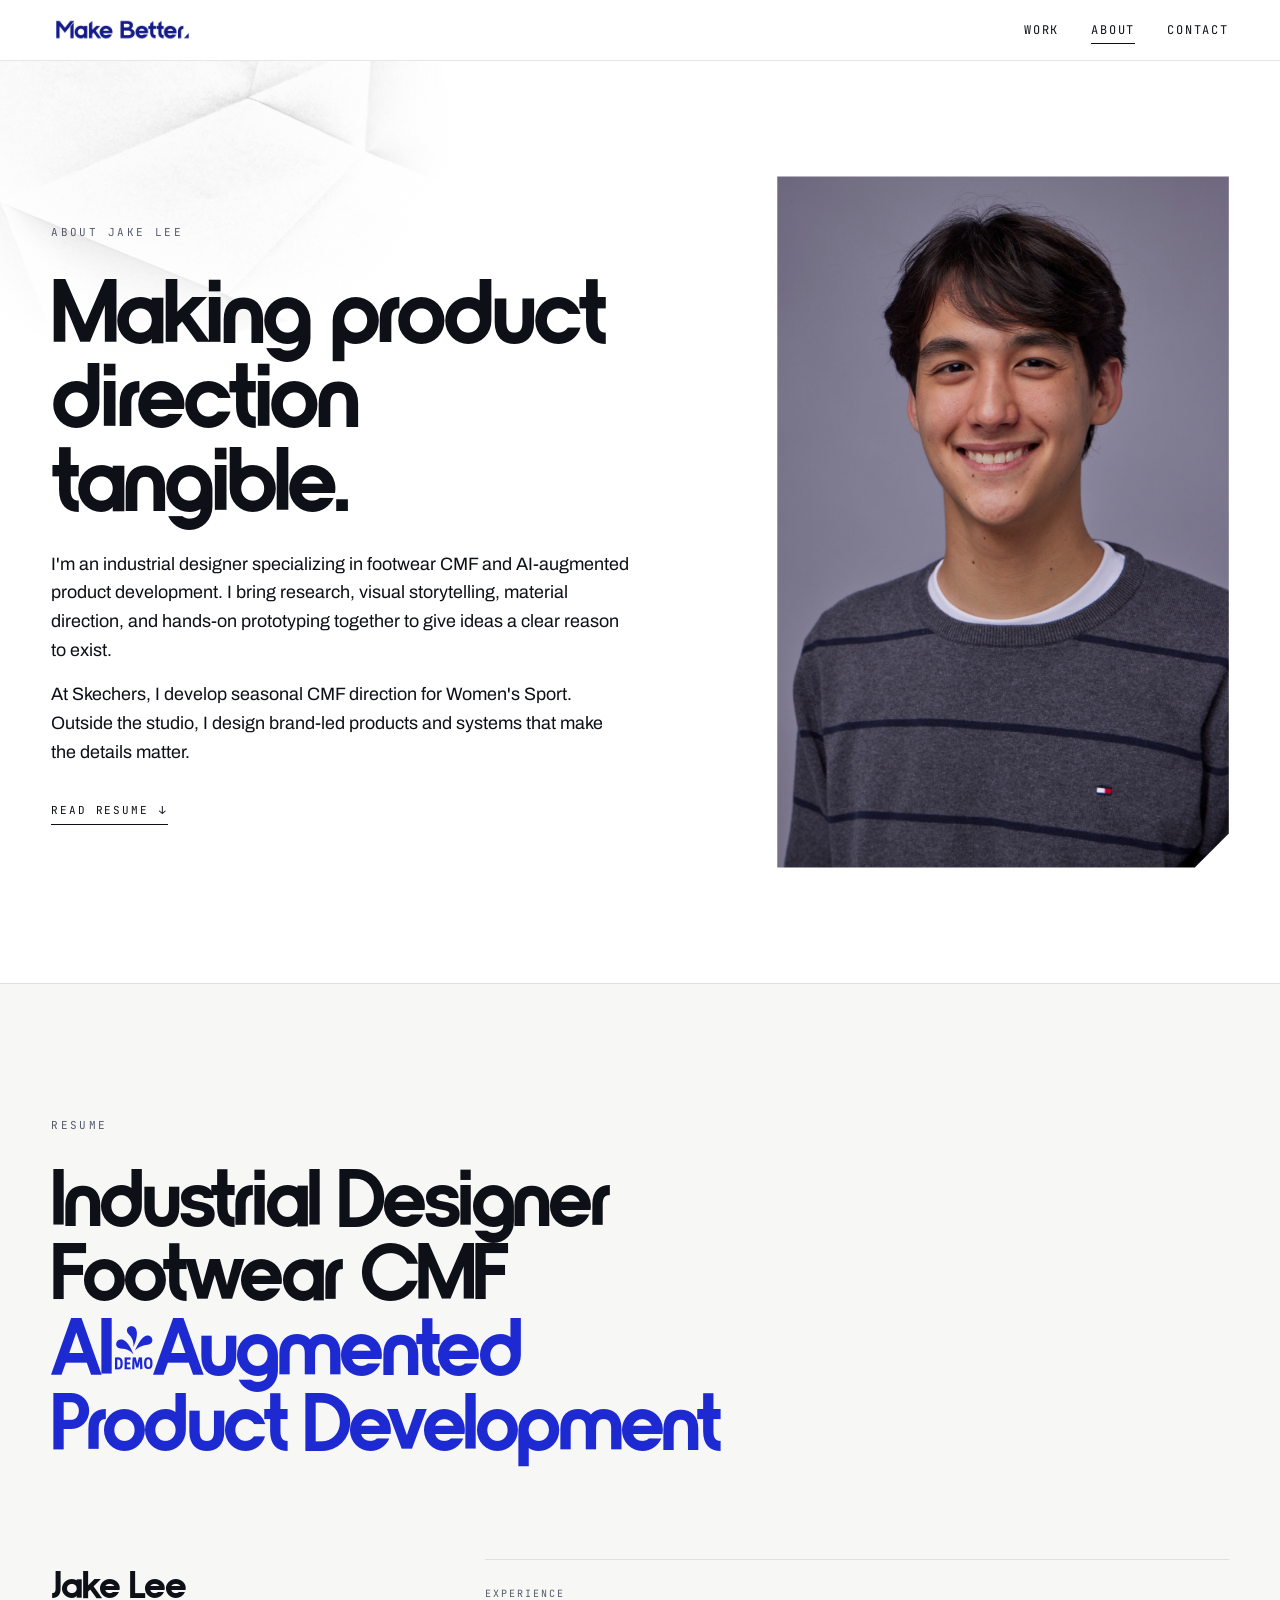
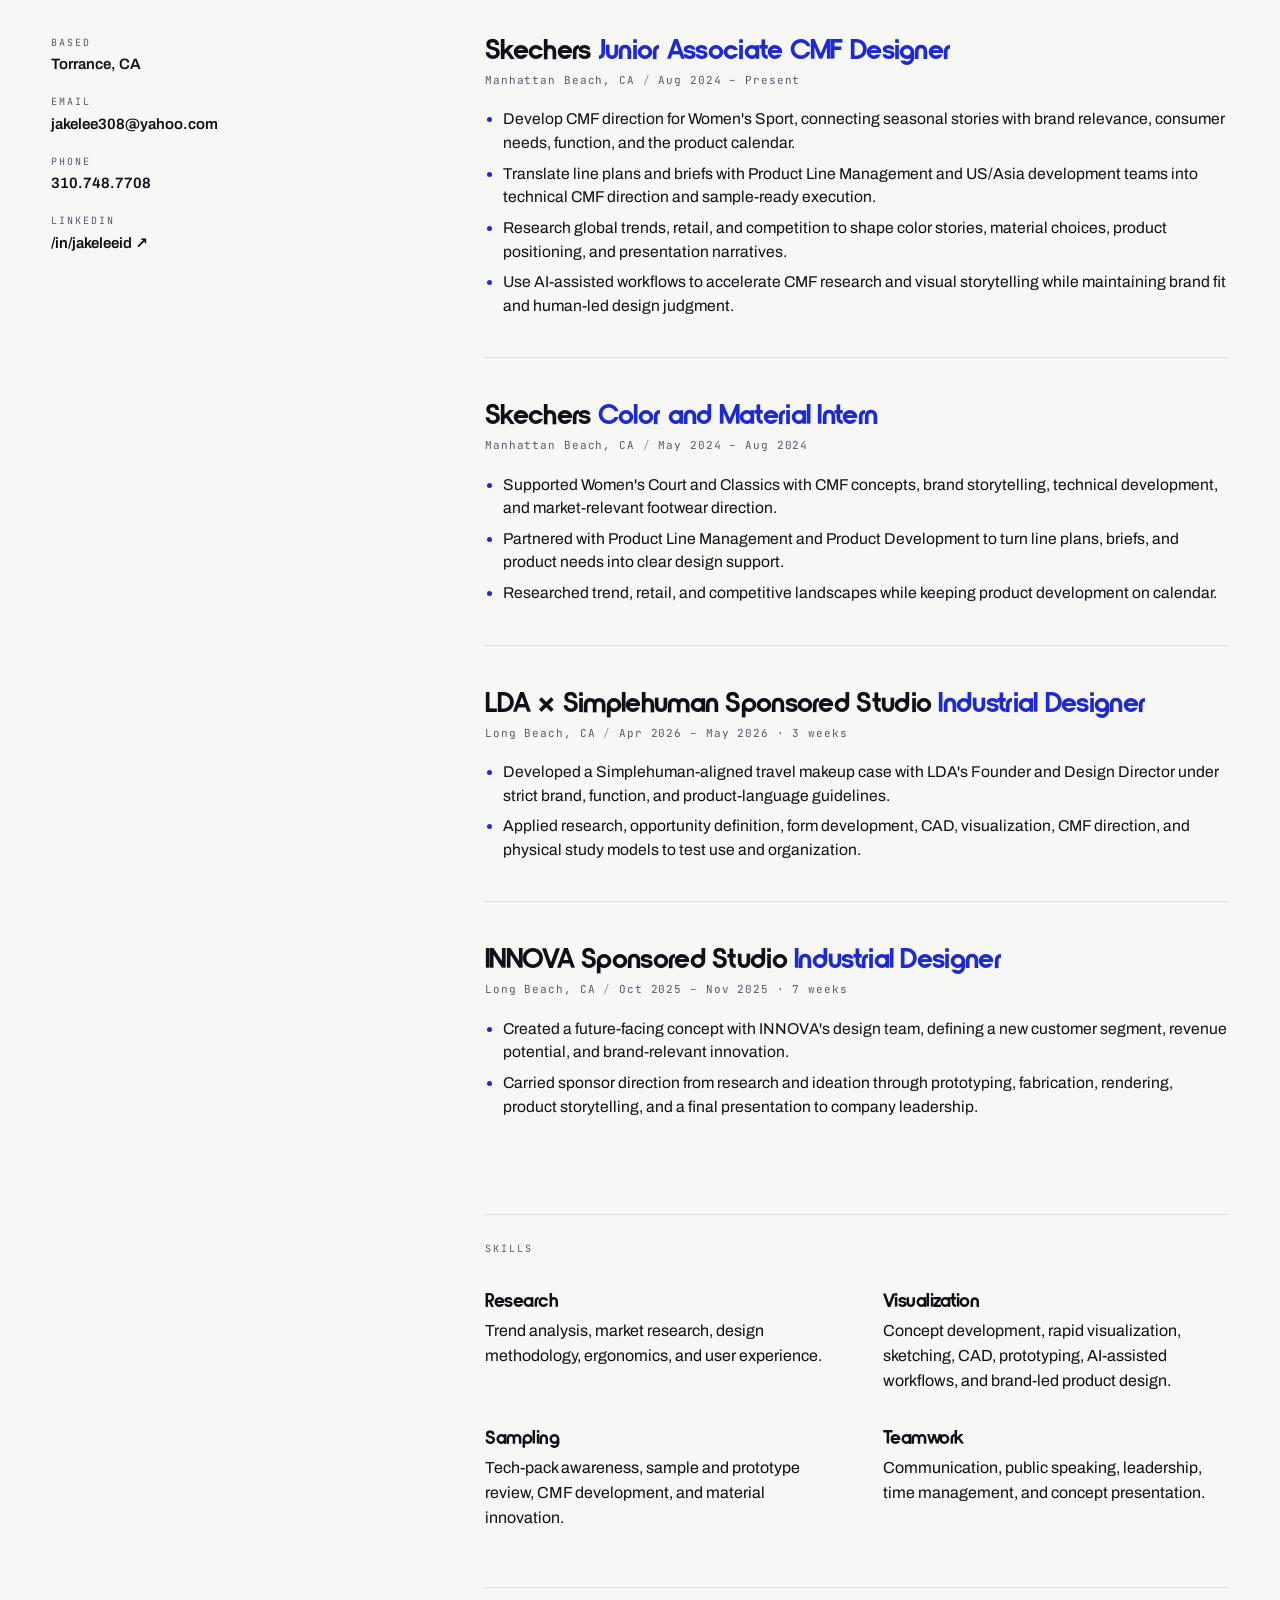
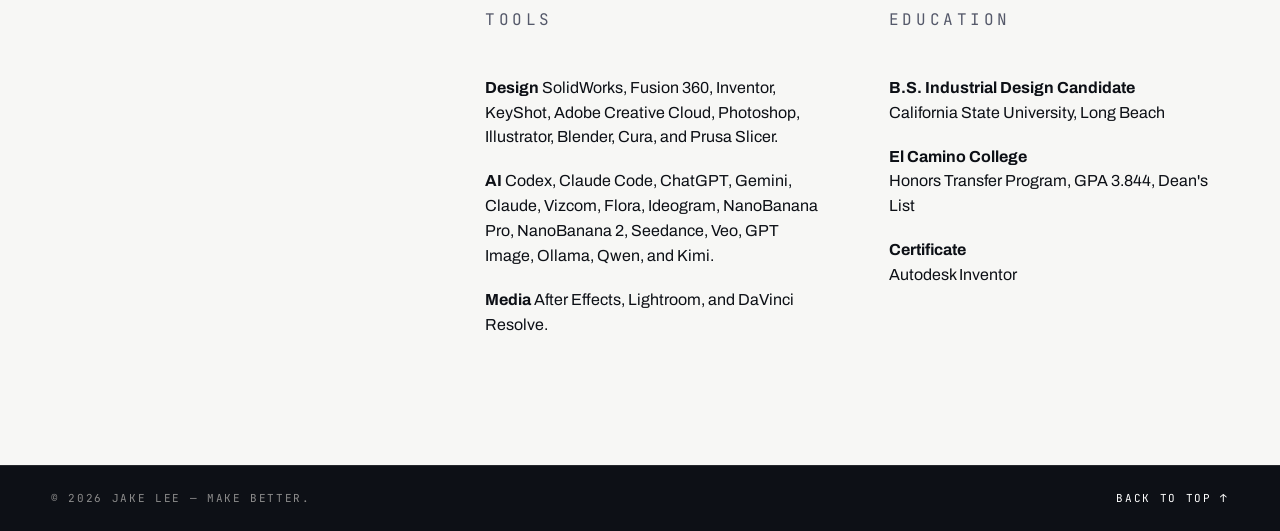
==== about.html @ 4d0d02e0 "Add resume page and Skechers image book" ====
<!doctype html>
<html lang="en">
<head>
<meta charset="utf-8" />
<meta name="viewport" content="width=device-width,initial-scale=1" />
<title>About — Jake Lee</title>
<meta name="description" content="Resume and background for Jake Lee, Industrial Designer and Footwear CMF Designer." />
<link rel="preconnect" href="https://fonts.googleapis.com" />
<link rel="preconnect" href="https://fonts.gstatic.com" crossorigin />
<link href="https://fonts.googleapis.com/css2?family=Archivo:wght@300;400;500;600;700;800;900&family=JetBrains+Mono:wght@400;500&display=swap" rel="stylesheet" />
<link rel="stylesheet" href="assets/styles.css" />
</head>
<body class="about-page">

<header class="site-nav">
  <a class="site-nav__mark" href="index.html" aria-label="Home">
    <img src="assets/images/logo/MAKE%20BETTER%20lopngways-29.png" alt="Make Better." />
  </a>
  <nav class="site-nav__links">
    <a href="work.html">Work</a>
    <a href="about.html" class="is-current">About</a>
    <a href="work.html#contact">Contact</a>
  </nav>
</header>

<main id="top">
  <section class="about-page__hero">
    <div class="about-page__intro">
      <p class="eyebrow">About Jake Lee</p>
      <h1>Making product direction tangible.</h1>
      <p>I'm an industrial designer specializing in footwear CMF and AI-augmented product development. I bring research, visual storytelling, material direction, and hands-on prototyping together to give ideas a clear reason to exist.</p>
      <p>At Skechers, I develop seasonal CMF direction for Women's Sport. Outside the studio, I design brand-led products and systems that make the details matter.</p>
      <a class="about-page__jump" href="#resume">Read resume <span aria-hidden="true">↓</span></a>
    </div>
    <figure class="about-page__portrait">
      <img src="assets/images/jake-lee-portrait.jpg" alt="Portrait of Jake Lee" />
    </figure>
  </section>

  <section id="resume" class="resume">
    <div class="resume__heading">
      <p class="eyebrow">Resume</p>
      <h2>Industrial Designer<br/>Footwear CMF<br/><span>AI-Augmented Product Development</span></h2>
    </div>

    <div class="resume__layout">
      <aside class="resume__aside">
        <p class="resume__name">Jake Lee</p>
        <dl class="resume__contact">
          <div><dt>Based</dt><dd>Torrance, CA</dd></div>
          <div><dt>Email</dt><dd><a href="mailto:jakelee308@yahoo.com">jakelee308@yahoo.com</a></dd></div>
          <div><dt>Phone</dt><dd><a href="tel:+13107487708">310.748.7708</a></dd></div>
          <div><dt>LinkedIn</dt><dd><a href="https://www.linkedin.com/in/jakeleeid" target="_blank" rel="noopener">/in/jakeleeid ↗</a></dd></div>
        </dl>
      </aside>

      <div class="resume__content">
        <section class="resume-section">
          <p class="eyebrow">Experience</p>

          <article class="resume-role">
            <div class="resume-role__heading">
              <h3>Skechers <span>Junior Associate CMF Designer</span></h3>
              <p>Manhattan Beach, CA <span>Aug 2024 – Present</span></p>
            </div>
            <ul>
              <li>Develop CMF direction for Women's Sport, connecting seasonal stories with brand relevance, consumer needs, function, and the product calendar.</li>
              <li>Translate line plans and briefs with Product Line Management and US/Asia development teams into technical CMF direction and sample-ready execution.</li>
              <li>Research global trends, retail, and competition to shape color stories, material choices, product positioning, and presentation narratives.</li>
              <li>Use AI-assisted workflows to accelerate CMF research and visual storytelling while maintaining brand fit and human-led design judgment.</li>
            </ul>
          </article>

          <article class="resume-role">
            <div class="resume-role__heading">
              <h3>Skechers <span>Color and Material Intern</span></h3>
              <p>Manhattan Beach, CA <span>May 2024 – Aug 2024</span></p>
            </div>
            <ul>
              <li>Supported Women's Court and Classics with CMF concepts, brand storytelling, technical development, and market-relevant footwear direction.</li>
              <li>Partnered with Product Line Management and Product Development to turn line plans, briefs, and product needs into clear design support.</li>
              <li>Researched trend, retail, and competitive landscapes while keeping product development on calendar.</li>
            </ul>
          </article>

          <article class="resume-role">
            <div class="resume-role__heading">
              <h3>LDA × Simplehuman Sponsored Studio <span>Industrial Designer</span></h3>
              <p>Long Beach, CA <span>Apr 2026 – May 2026 · 3 weeks</span></p>
            </div>
            <ul>
              <li>Developed a Simplehuman-aligned travel makeup case with LDA's Founder and Design Director under strict brand, function, and product-language guidelines.</li>
              <li>Applied research, opportunity definition, form development, CAD, visualization, CMF direction, and physical study models to test use and organization.</li>
            </ul>
          </article>

          <article class="resume-role">
            <div class="resume-role__heading">
              <h3>INNOVA Sponsored Studio <span>Industrial Designer</span></h3>
              <p>Long Beach, CA <span>Oct 2025 – Nov 2025 · 7 weeks</span></p>
            </div>
            <ul>
              <li>Created a future-facing concept with INNOVA's design team, defining a new customer segment, revenue potential, and brand-relevant innovation.</li>
              <li>Carried sponsor direction from research and ideation through prototyping, fabrication, rendering, product storytelling, and a final presentation to company leadership.</li>
            </ul>
          </article>
        </section>

        <section class="resume-section">
          <p class="eyebrow">Skills</p>
          <div class="resume-skills">
            <article><h3>Research</h3><p>Trend analysis, market research, design methodology, ergonomics, and user experience.</p></article>
            <article><h3>Visualization</h3><p>Concept development, rapid visualization, sketching, CAD, prototyping, AI-assisted workflows, and brand-led product design.</p></article>
            <article><h3>Sampling</h3><p>Tech-pack awareness, sample and prototype review, CMF development, and material innovation.</p></article>
            <article><h3>Teamwork</h3><p>Communication, public speaking, leadership, time management, and concept presentation.</p></article>
          </div>
        </section>

        <section class="resume-section resume-section--split">
          <div>
            <p class="eyebrow">Tools</p>
            <p><strong>Design</strong> SolidWorks, Fusion 360, Inventor, KeyShot, Adobe Creative Cloud, Photoshop, Illustrator, Blender, Cura, and Prusa Slicer.</p>
            <p><strong>AI</strong> Codex, Claude Code, ChatGPT, Gemini, Claude, Vizcom, Flora, Ideogram, NanoBanana Pro, NanoBanana 2, Seedance, Veo, GPT Image, Ollama, Qwen, and Kimi.</p>
            <p><strong>Media</strong> After Effects, Lightroom, and DaVinci Resolve.</p>
          </div>
          <div>
            <p class="eyebrow">Education</p>
            <p><strong>B.S. Industrial Design Candidate</strong><br/>California State University, Long Beach</p>
            <p><strong>El Camino College</strong><br/>Honors Transfer Program, GPA 3.844, Dean's List</p>
            <p><strong>Certificate</strong><br/>Autodesk Inventor</p>
          </div>
        </section>
      </div>
    </div>
  </section>
</main>

<footer class="site-foot">
  <span>© 2026 Jake Lee — Make Better.</span>
  <a href="#top">Back to top ↑</a>
</footer>

<script src="assets/script.js"></script>
</body>
</html>
---- assets/styles.css ----
/* =========================================================
   MAKE BETTER. — Jake Lee portfolio
   Landing → grid → project books.
   ========================================================= */

/* Brand typeface: Nordique Pro (trial — character set limited).
   Fallback: Archivo (Google Fonts) covers the full character set. */
@font-face {
  font-family: "Nordique Pro";
  src: url("NordiqueProBoldMOD.otf") format("opentype");
  font-weight: 700 900;
  font-style: normal;
  font-display: swap;
}
@font-face {
  font-family: "Nordique Pro";
  src: url("NordiqueProRegularMODD.otf") format("opentype");
  font-weight: 300 500;
  font-style: normal;
  font-display: swap;
}

:root {
  --ink: #0d1016;
  --ink-soft: #55596a;
  --ink-mute: #8a8f9d;
  --paper: #ffffff;
  --paper-2: #f7f7f5;
  --paper-3: #ededea;
  --white: #ffffff;
  --blue: #1e2ad1;          /* Klein / royal blue from logo */
  --blue-deep: #111f9b;
  --blue-soft: #e8eaff;
  --rule: rgba(13, 16, 22, 0.1);

  --cut: 34px;              /* cut-corner size (brand-book detail) */

  --f-display: "Nordique Pro", "Archivo", "Inter", system-ui, -apple-system, sans-serif;
  --f-body: "Archivo", "Inter", system-ui, -apple-system, sans-serif;
  --f-mono: "JetBrains Mono", ui-monospace, Menlo, monospace;

  --pad-x: clamp(1.25rem, 4vw, 4rem);
  --pad-y: clamp(4rem, 10vw, 9rem);
}

* { box-sizing: border-box; margin: 0; padding: 0; }
html { scroll-behavior: smooth; }

body {
  background: var(--paper);
  color: var(--ink);
  font-family: var(--f-body);
  font-weight: 400;
  font-size: 16px;
  line-height: 1.55;
  -webkit-font-smoothing: antialiased;
  text-rendering: optimizeLegibility;
  overflow-x: hidden;
}

a { color: inherit; text-decoration: none; }
img { display: block; max-width: 100%; height: auto; }
em { font-style: italic; }

/* Utilities ----------------------------------------------- */
.eyebrow {
  font-family: var(--f-mono);
  font-size: 11px;
  letter-spacing: 0.22em;
  text-transform: uppercase;
  color: var(--ink-soft);
  display: inline-block;
}

/* =========================================================
   1) LANDING PAGE
   ========================================================= */
body.landing {
  overflow: hidden;
  height: 100dvh;
}
.landing__stage {
  position: relative;
  width: 100%;
  min-height: 100dvh;
  display: grid;
  place-items: center;
  padding: var(--pad-x);
  background: var(--white);
}

.landing__paper {
  position: absolute;
  width: 32%;
  height: 46%;
  background-size: cover;
  background-repeat: no-repeat;
  mix-blend-mode: multiply;
  opacity: .7;
  filter: contrast(1.04);
  pointer-events: none;
  /* fade edges into the white background */
  -webkit-mask-image: radial-gradient(ellipse at center, #000 22%, transparent 78%);
          mask-image: radial-gradient(ellipse at center, #000 22%, transparent 78%);
}
.landing__paper--tl {
  top: -8%;
  left: -6%;
  background-image: url("images/Paper folds/IMG_2148.jpg");
  background-position: top left;
  transform: rotate(-6deg);
}
.landing__paper--br {
  bottom: -8%;
  right: -6%;
  background-image: url("images/Paper folds/IMG_2151.jpg");
  background-position: bottom right;
  transform: rotate(8deg);
}

.landing__enter {
  position: relative;
  z-index: 2;
  display: flex;
  flex-direction: column;
  align-items: center;
  gap: 2.5rem;
  padding: 2rem;
  transition: transform .6s cubic-bezier(.2,.8,.2,1);
}
.landing__enter:hover {
  transform: translateY(-6px);
}

.landing__logo {
  width: clamp(260px, 46vw, 620px);
  height: auto;
  filter: drop-shadow(0 8px 24px rgba(30, 42, 209, 0.08));
  animation: logo-fade-in 1.3s cubic-bezier(.2,.8,.2,1) both;
}
@keyframes logo-fade-in {
  0% { opacity: 0; transform: translateY(16px) scale(.98); }
  100% { opacity: 1; transform: none; }
}

.landing__cue {
  display: inline-flex;
  align-items: center;
  gap: .8rem;
  opacity: 0;
  animation: cue-fade-in 1s 1s cubic-bezier(.2,.8,.2,1) forwards;
}
.landing__cue-line {
  width: 32px;
  height: 1px;
  background: var(--ink);
  transition: width .4s ease;
}
.landing__enter:hover .landing__cue-line { width: 48px; }
.landing__cue-text {
  font-family: var(--f-mono);
  font-size: 11px;
  letter-spacing: 0.28em;
  text-transform: uppercase;
  color: var(--ink);
}
@keyframes cue-fade-in { to { opacity: 1; } }

.landing__foot {
  position: absolute;
  left: var(--pad-x);
  right: var(--pad-x);
  bottom: clamp(1.25rem, 3vw, 2.25rem);
  display: flex;
  justify-content: space-between;
  gap: 1rem;
  font-family: var(--f-mono);
  font-size: 11px;
  letter-spacing: 0.14em;
  text-transform: uppercase;
  color: var(--ink-soft);
  z-index: 2;
}
@media (max-width: 640px) {
  .landing__foot { flex-wrap: wrap; gap: .5rem 1.5rem; font-size: 10px; }
}

/* Page transition ----------------------------------------- */
body.is-leaving { animation: page-leave .55s cubic-bezier(.2,.8,.2,1) forwards; }
@keyframes page-leave {
  to { opacity: 0; transform: scale(.985); }
}


/* =========================================================
   2) SITE NAV (used on work + project pages)
   ========================================================= */
.site-nav {
  position: sticky;
  top: 0;
  z-index: 50;
  display: flex;
  align-items: center;
  justify-content: space-between;
  gap: clamp(1rem, 3vw, 2.5rem);
  padding: 1rem var(--pad-x);
  background: rgba(255, 255, 255, 0.85);
  backdrop-filter: blur(14px);
  -webkit-backdrop-filter: blur(14px);
  border-bottom: 1px solid var(--rule);
}
.site-nav__mark { display: block; line-height: 0; }
.site-nav__mark img { height: 22px; width: auto; display: block; }
@media (max-width: 540px) {
  .site-nav__mark img { height: 18px; }
}
.site-nav__links {
  display: flex;
  gap: clamp(1rem, 2.5vw, 2rem);
  justify-content: flex-end;
  margin-left: auto;
}
.site-nav__links a {
  position: relative;
  font-family: var(--f-mono);
  font-size: 12px;
  letter-spacing: 0.15em;
  text-transform: uppercase;
  color: var(--ink);
  padding: .3rem 0;
  transition: color .25s ease;
}
.site-nav__links a::after {
  content: "";
  position: absolute;
  left: 0; right: 0; bottom: 0;
  height: 1px;
  background: var(--ink);
  transform: scaleX(0);
  transform-origin: left;
  transition: transform .4s cubic-bezier(.2,.8,.2,1);
}
.site-nav__links a:hover::after,
.site-nav__links a.is-current::after { transform: scaleX(1); }

@media (max-width: 480px) {
  .site-nav { padding-top: .85rem; padding-bottom: .85rem; }
  .site-nav__links { gap: 1rem; }
  .site-nav__links a { font-size: 11px; }
}

/* =========================================================
   3) WORK / GRID PAGE (Heinrich Zaunschirm-style)
   ========================================================= */
/* Paper-fold background decoration layer (brand-book style) */
.work-bg {
  position: absolute;
  inset: 0;
  z-index: 0;
  pointer-events: none;
  overflow: hidden;
}
.work-bg__fold {
  position: absolute;
  background-size: cover;
  background-repeat: no-repeat;
  mix-blend-mode: multiply;
  opacity: .55;
  filter: contrast(1.04);
  -webkit-mask-image: radial-gradient(ellipse at center, #000 22%, transparent 76%);
          mask-image: radial-gradient(ellipse at center, #000 22%, transparent 76%);
}
.work-bg__fold--tl {
  top: -4%; left: -6%;
  width: 24vw; height: 26vw;
  background-image: url("images/Paper folds/IMG_2148.jpg");
  transform: rotate(-6deg);
}
.work-bg__fold--tr {
  top: 14vw; right: -6%;
  width: 22vw; height: 24vw;
  background-image: url("images/Paper folds/IMG_2150.jpg");
  transform: rotate(8deg);
  opacity: .5;
}
.work-bg__fold--ml {
  top: 60%; left: -8%;
  width: 24vw; height: 26vw;
  background-image: url("images/Paper folds/IMG_2261.jpg");
  transform: rotate(-4deg);
  opacity: .5;
}
.work-bg__fold--br {
  bottom: -4%; right: -6%;
  width: 26vw; height: 26vw;
  background-image: url("images/Paper folds/IMG_2151.jpg");
  transform: rotate(10deg);
  opacity: .55;
}
.work-bg__fold--bl {
  bottom: 32%; left: 42%;
  width: 14vw; height: 14vw;
  background-image: url("images/Paper folds/IMG_2263.jpg");
  transform: rotate(-12deg);
  opacity: .4;
}

.work-page {
  position: relative;
}
.work-page .grid,
.work-page .about-band,
.work-page .contact-band,
.work-page .site-foot { position: relative; z-index: 1; }

.grid {
  position: relative;
  z-index: 1;
  max-width: 1600px;
  margin: 0 auto;
  padding: clamp(4rem, 8vw, 7rem) var(--pad-x) clamp(3rem, 6vw, 5rem);
  display: grid;
  grid-template-columns: repeat(2, minmax(0, 1fr));
  gap: clamp(3rem, 5vw, 4.5rem) clamp(1.5rem, 3vw, 3rem);
}
.grid__item {
  display: block;
  position: relative;
}
/* Animatable cut size — lets the corner cleanly "grow" into place on hover
   instead of looking like the polygon is rotating. */
@property --cut-active {
  syntax: "<length>";
  initial-value: 0px;
  inherits: false;
}

/* Floating blue triangle -- the cut happens first, then this detached accent
   slides into the opened corner with a small air gap. */
.grid__item::after {
  content: "";
  position: absolute;
  --corner-gap: 7px;
  --corner-triangle: calc(var(--cut) - var(--corner-gap));
  right: -1.25%;
  bottom: -1.25%;
  width: var(--corner-triangle);
  height: var(--corner-triangle);
  background: var(--blue);
  clip-path: polygon(100% 0, 100% 100%, 0 100%);
  opacity: 0;
  transform: translate(5px, 5px);
  transition: opacity .22s ease,
              transform .3s cubic-bezier(.2,.8,.2,1);
  pointer-events: none;
  z-index: 3;
}
.grid__item:hover::after {
  opacity: 1;
  transform: none;
  transition-delay: .14s;
}

.grid__media {
  position: relative;
  aspect-ratio: 16 / 10;
  overflow: hidden;
  background: var(--paper-2);
  --cut-active: 0px;
  clip-path: polygon(
    var(--cut-active) 0,
    100% 0,
    100% calc(100% - var(--cut-active)),
    calc(100% - var(--cut-active)) 100%,
    0 100%,
    0 var(--cut-active)
  );
  transition: --cut-active .28s cubic-bezier(.2,.8,.2,1),
              transform .55s cubic-bezier(.2,.8,.2,1),
              box-shadow .45s ease;
  box-shadow: 0 3px 16px rgba(13, 16, 22, 0.08),
              0 16px 48px rgba(13, 16, 22, 0.08);
  will-change: transform, clip-path;
}
.grid__item:hover .grid__media {
  --cut-active: var(--cut);
  transform: scale(1.025);
  box-shadow: 0 10px 36px rgba(13, 16, 22, 0.14),
              0 26px 72px rgba(13, 16, 22, 0.1);
}
.grid__media img {
  width: 100%;
  height: 100%;
  object-fit: cover;
  transition: transform 1.4s cubic-bezier(.2,.8,.2,1), filter .5s ease;
  will-change: transform, filter;
}
.grid__item:hover .grid__media img {
  transform: scale(1.06);
  filter: blur(14px) brightness(.88);
}
.grid__overlay {
  position: absolute;
  inset: 0;
  display: flex;
  flex-direction: column;
  justify-content: flex-end;
  gap: .75rem;
  padding: clamp(1.5rem, 3vw, 2.75rem);
  color: var(--paper);
  background: linear-gradient(180deg, rgba(30, 42, 209, 0.0) 0%, rgba(30, 42, 209, 0.88) 100%);
  opacity: 0;
  transition: opacity .5s ease;
  pointer-events: none;
}
.grid__item:hover .grid__overlay { opacity: 1; }
.grid__overlay .eyebrow {
  color: rgba(255, 255, 255, 0.75);
}
.grid__overlay p {
  font-family: var(--f-display);
  font-weight: 500;
  font-size: clamp(1rem, 1.4vw, 1.35rem);
  line-height: 1.35;
  letter-spacing: -0.015em;
  max-width: 42ch;
}
.grid__overlay .grid__overlay-cue {
  font-family: var(--f-mono);
  font-size: 11px;
  letter-spacing: 0.22em;
  text-transform: uppercase;
  color: var(--paper);
  margin-top: .5rem;
}

.grid__meta {
  display: grid;
  grid-template-columns: 1fr auto;
  align-items: baseline;
  gap: .5rem 1rem;
  padding-top: 1.25rem;
}
.grid__title {
  font-family: var(--f-display);
  font-weight: 900;
  font-size: clamp(1.5rem, 2.4vw, 2.2rem);
  line-height: 1.05;
  letter-spacing: -0.025em;
  text-transform: uppercase;
  color: var(--ink);
  transition: color .3s ease;
}
.grid__item:hover .grid__title { color: var(--blue); }
.grid__cross {
  display: inline-block;
  font-weight: 400;
  color: var(--blue);
  margin: 0 .15em;
  transform: translateY(-.08em);
}
.grid__tag {
  grid-column: 1 / 2;
  font-size: 15px;
  color: var(--ink-soft);
  max-width: 52ch;
  line-height: 1.5;
}
.grid__year {
  grid-column: 2 / 3;
  grid-row: 1 / 2;
  font-family: var(--f-mono);
  font-size: 11px;
  letter-spacing: 0.2em;
  text-transform: uppercase;
  color: var(--ink-mute);
  white-space: nowrap;
}

@media (max-width: 860px) {
  .grid { grid-template-columns: 1fr; gap: 3rem; }
  .grid__media { aspect-ratio: 16 / 10; }
}

/* =========================================================
   4) ABOUT + CONTACT BANDS (on work page)
   ========================================================= */
.about-band {
  border-top: 1px solid var(--rule);
  padding: clamp(5rem, 10vw, 9rem) var(--pad-x);
  background: var(--paper-2);
  position: relative;
  overflow: hidden;
}
.about-band::before {
  content: "";
  position: absolute;
  top: -10%; right: -12%;
  width: 38vw; height: 50vw;
  background: url("images/Paper folds/IMG_2263.jpg") center/cover no-repeat;
  mix-blend-mode: multiply;
  opacity: .55;
  transform: rotate(16deg);
  -webkit-mask-image: radial-gradient(ellipse at center, #000 25%, transparent 78%);
          mask-image: radial-gradient(ellipse at center, #000 25%, transparent 78%);
  pointer-events: none;
}
.about-band__inner { max-width: 1400px; margin: 0 auto; position: relative; z-index: 1; }
.about-band__main {
  display: grid;
  grid-template-columns: minmax(0, 1.45fr) minmax(260px, .55fr);
  gap: clamp(2.5rem, 7vw, 8rem);
  align-items: start;
}
.about-band__copy { max-width: 780px; }
.about-band .eyebrow { margin-bottom: 1.5rem; }
.about-band__title {
  font-family: var(--f-display);
  font-weight: 900;
  font-size: clamp(2.2rem, 5.5vw, 4.5rem);
  line-height: 1;
  letter-spacing: -0.035em;
  margin-bottom: 2.5rem;
  max-width: 20ch;
}
.about-band__body {
  max-width: 62ch;
  column-count: 1;
  margin-bottom: 2rem;
}
.about-band__body p {
  font-size: clamp(1rem, 1.2vw, 1.15rem);
  color: var(--ink);
  line-height: 1.65;
  margin-bottom: 1.1rem;
}
.about-band__body em { color: var(--blue); font-style: italic; }
.about-band__link,
.about-page__jump {
  display: inline-flex;
  align-items: center;
  gap: .65rem;
  font-family: var(--f-mono);
  font-size: 11px;
  letter-spacing: .17em;
  text-transform: uppercase;
  color: var(--ink);
  border-bottom: 1px solid currentColor;
  padding-bottom: .3rem;
  transition: color .25s ease, gap .25s ease;
}
.about-band__link:hover,
.about-page__jump:hover { color: var(--blue); gap: .9rem; }
.about-band__portrait {
  position: relative;
  margin: 0;
  background: var(--paper-3);
  clip-path: polygon(var(--cut) 0, 100% 0, 100% 100%, 0 100%, 0 var(--cut));
  box-shadow: 0 12px 36px rgba(13, 16, 22, .12);
}
.about-band__portrait img {
  width: 100%;
  height: 100%;
  min-height: 450px;
  object-fit: cover;
  object-position: center top;
}

.about-band__stats {
  display: grid;
  grid-template-columns: repeat(4, minmax(0, 1fr));
  gap: 1.5rem;
  margin-top: clamp(3rem, 6vw, 5rem);
  padding-top: 2.5rem;
  border-top: 1px solid var(--rule);
}
.about-band__stats div { display: flex; flex-direction: column; gap: .3rem; }
.about-band__stats dt {
  font-family: var(--f-mono);
  font-size: 11px;
  letter-spacing: 0.18em;
  text-transform: uppercase;
  color: var(--ink-soft);
}
.about-band__stats dd {
  font-size: 16px;
  font-weight: 600;
  color: var(--ink);
}
@media (max-width: 780px) {
  .about-band__main { grid-template-columns: 1fr; }
  .about-band__portrait { max-width: 30rem; }
  .about-band__portrait img { min-height: 0; aspect-ratio: 2 / 3; }
  .about-band__stats { grid-template-columns: repeat(2, 1fr); }
}

/* About detail page -------------------------------------- */
.about-page { background: var(--paper); }
.about-page__hero {
  position: relative;
  max-width: 1600px;
  margin: 0 auto;
  padding: clamp(4rem, 9vw, 9rem) var(--pad-x);
  display: grid;
  grid-template-columns: minmax(0, 1.15fr) minmax(320px, .85fr);
  align-items: center;
  gap: clamp(3rem, 9vw, 11rem);
  overflow: hidden;
}
.about-page__hero::before {
  content: "";
  position: absolute;
  top: -28%; left: -8%;
  width: 42vw; height: 42vw;
  background: url("images/Paper folds/IMG_2148.jpg") center/cover no-repeat;
  mix-blend-mode: multiply;
  opacity: .42;
  transform: rotate(-12deg);
  -webkit-mask-image: radial-gradient(ellipse at center, #000 25%, transparent 78%);
          mask-image: radial-gradient(ellipse at center, #000 25%, transparent 78%);
  pointer-events: none;
}
.about-page__intro,
.about-page__portrait { position: relative; z-index: 1; }
.about-page__intro { max-width: 760px; }
.about-page__intro .eyebrow { margin-bottom: 1.5rem; }
.about-page__intro h1,
.resume__heading h2 {
  font-family: var(--f-display);
  font-weight: 900;
  letter-spacing: -.045em;
  line-height: .94;
}
.about-page__intro h1 {
  font-size: clamp(3.2rem, 7vw, 7.5rem);
  max-width: 11ch;
  margin-bottom: 2rem;
}
.about-page__intro > p:not(.eyebrow) {
  max-width: 58ch;
  font-size: clamp(1.05rem, 1.4vw, 1.3rem);
  line-height: 1.6;
  margin-bottom: 1rem;
}
.about-page__jump { margin-top: 1.25rem; }
.about-page__portrait {
  margin: 0;
  align-self: stretch;
  min-height: clamp(430px, 54vw, 720px);
  background: var(--paper-3);
  clip-path: polygon(0 0, 100% 0, 100% calc(100% - var(--cut)), calc(100% - var(--cut)) 100%, 0 100%);
  box-shadow: 0 16px 44px rgba(13, 16, 22, .12);
}
.about-page__portrait img {
  width: 100%;
  height: 100%;
  object-fit: cover;
  object-position: center top;
}
.resume {
  background: var(--paper-2);
  border-top: 1px solid var(--rule);
  padding: clamp(5rem, 10vw, 10rem) var(--pad-x);
}
.resume__heading,
.resume__layout {
  max-width: 1400px;
  margin: 0 auto;
}
.resume__heading { margin-bottom: clamp(3.5rem, 8vw, 7rem); }
.resume__heading .eyebrow { margin-bottom: 1.5rem; }
.resume__heading h2 {
  font-size: clamp(2.75rem, 6.2vw, 6rem);
  max-width: 15ch;
}
.resume__heading h2 span { color: var(--blue); }
.resume__layout {
  display: grid;
  grid-template-columns: minmax(190px, .6fr) minmax(0, 1.4fr);
  gap: clamp(2.5rem, 9vw, 10rem);
}
.resume__aside {
  position: sticky;
  top: 6rem;
  align-self: start;
  padding-top: .35rem;
}
.resume__name {
  font-family: var(--f-display);
  font-weight: 900;
  font-size: clamp(1.8rem, 3vw, 2.5rem);
  letter-spacing: -.03em;
  line-height: 1;
  margin-bottom: 2rem;
}
.resume__contact {
  display: grid;
  gap: 1.1rem;
}
.resume__contact dt,
.resume-section > .eyebrow {
  font-family: var(--f-mono);
  font-size: 10px;
  letter-spacing: .2em;
  text-transform: uppercase;
  color: var(--ink-soft);
}
.resume__contact dd {
  margin-top: .2rem;
  font-size: 15px;
  font-weight: 600;
}
.resume__contact a { border-bottom: 1px solid transparent; transition: border-color .25s ease; }
.resume__contact a:hover { border-color: currentColor; }
.resume-section {
  border-top: 1px solid var(--rule);
  padding-top: 1.25rem;
  margin-top: 3.5rem;
}
.resume-section:first-child { margin-top: 0; }
.resume-section > .eyebrow { margin-bottom: 2rem; }
.resume-role { padding: 0 0 2.5rem; }
.resume-role + .resume-role { border-top: 1px solid var(--rule); padding-top: 2.5rem; }
.resume-role__heading { margin-bottom: 1.15rem; }
.resume-role h3,
.resume-skills h3 {
  font-family: var(--f-display);
  font-weight: 900;
  font-size: clamp(1.35rem, 2.2vw, 1.85rem);
  letter-spacing: -.025em;
  line-height: 1.1;
}
.resume-role h3 span { color: var(--blue); }
.resume-role__heading p {
  margin-top: .5rem;
  font-family: var(--f-mono);
  font-size: 11px;
  letter-spacing: .08em;
  color: var(--ink-soft);
}
.resume-role__heading p span::before { content: " / "; opacity: .6; }
.resume-role ul {
  display: grid;
  gap: .45rem;
  padding-left: 1.1rem;
  font-size: clamp(.98rem, 1.2vw, 1.1rem);
  line-height: 1.5;
}
.resume-role li::marker { color: var(--blue); }
.resume-skills {
  display: grid;
  grid-template-columns: repeat(2, minmax(0, 1fr));
  gap: 2rem clamp(1.5rem, 4vw, 4rem);
}
.resume-skills h3 {
  font-size: 1.2rem;
  margin-bottom: .6rem;
}
.resume-skills p,
.resume-section--split p {
  font-size: 1rem;
  line-height: 1.55;
}
.resume-section--split {
  display: grid;
  grid-template-columns: repeat(2, minmax(0, 1fr));
  gap: clamp(2rem, 5vw, 6rem);
}
.resume-section--split .eyebrow { margin-bottom: 1.5rem; }
.resume-section--split p + p { margin-top: 1.2rem; }
.resume-section--split strong { font-weight: 700; }
@media (max-width: 780px) {
  .about-page__hero { grid-template-columns: 1fr; }
  .about-page__hero::before { width: 80vw; height: 80vw; }
  .about-page__portrait { max-width: 34rem; min-height: 0; aspect-ratio: 2 / 3; }
  .resume__layout { grid-template-columns: 1fr; }
  .resume__aside { position: static; display: grid; grid-template-columns: 1fr 2fr; gap: 2rem; }
  .resume__name { margin-bottom: 0; }
}
@media (max-width: 540px) {
  .about-page__intro h1 { font-size: clamp(2.9rem, 15vw, 4.5rem); }
  .resume__aside,
  .resume-skills,
  .resume-section--split { grid-template-columns: 1fr; }
  .resume-role__heading p span { display: block; margin-top: .25rem; }
  .resume-role__heading p span::before { content: ""; }
}

/* Contact band -------------------------------------------- */
.contact-band {
  background: var(--ink);
  color: var(--paper);
  padding: clamp(5rem, 10vw, 9rem) var(--pad-x);
  position: relative;
  overflow: hidden;
}
.contact-band::before {
  content: "";
  position: absolute; inset: 0;
  background-image: url("images/Paper folds/IMG_2150.jpg");
  background-size: cover; background-position: center;
  mix-blend-mode: soft-light;
  opacity: .25;
  pointer-events: none;
}
.contact-band__inner { position: relative; max-width: 1400px; margin: 0 auto; }
.contact-band__eyebrow { color: rgba(245, 243, 237, 0.55); margin-bottom: 1.5rem; }
.contact-band__title {
  font-family: var(--f-display);
  font-weight: 900;
  font-size: clamp(2.75rem, 9vw, 9rem);
  line-height: 0.92;
  letter-spacing: -0.045em;
  color: var(--paper);
}
.contact-band__dot {
  display: inline-block;
  width: .2em; height: .2em;
  background: var(--blue);
  vertical-align: baseline;
  margin-left: .05em;
}
.contact-band__grid {
  margin-top: clamp(3rem, 6vw, 5rem);
  display: grid;
  grid-template-columns: repeat(4, minmax(0, 1fr));
  gap: 1rem;
  padding-top: 2rem;
  border-top: 1px solid rgba(245, 243, 237, 0.2);
}
.contact-band__card {
  display: flex; flex-direction: column; gap: .45rem;
  padding: 1.25rem 0;
  transition: opacity .3s ease;
}
a.contact-band__card:hover { opacity: .7; }
.contact-band__card span {
  font-family: var(--f-mono);
  font-size: 11px;
  letter-spacing: 0.18em;
  text-transform: uppercase;
  color: rgba(245, 243, 237, 0.55);
}
.contact-band__card strong {
  font-weight: 600;
  font-size: clamp(1rem, 1.3vw, 1.15rem);
  color: var(--paper);
}
@media (max-width: 780px) {
  .contact-band__grid { grid-template-columns: repeat(2, 1fr); }
}
@media (max-width: 420px) {
  .contact-band__grid { grid-template-columns: 1fr; }
}

/* =========================================================
   5) SITE FOOTER
   ========================================================= */
.site-foot {
  padding: 1.5rem var(--pad-x);
  background: var(--ink);
  color: rgba(245, 243, 237, 0.55);
  display: flex;
  justify-content: space-between;
  gap: 1rem;
  font-family: var(--f-mono);
  font-size: 11px;
  letter-spacing: 0.15em;
  text-transform: uppercase;
  border-top: 1px solid rgba(245, 243, 237, 0.1);
}
.site-foot a { color: var(--paper); }

/* =========================================================
   6) PROJECT DETAIL PAGES — book viewer
   ========================================================= */
.project-page { background: var(--paper); position: relative; }

/* Project page background decoration (brand-book folded paper) */
.project-bg {
  position: absolute;
  inset: 0;
  z-index: 0;
  pointer-events: none;
  overflow: hidden;
}
.project-bg__fold {
  position: absolute;
  background-size: cover;
  background-repeat: no-repeat;
  mix-blend-mode: multiply;
  opacity: .5;
  -webkit-mask-image: radial-gradient(ellipse at center, #000 22%, transparent 78%);
          mask-image: radial-gradient(ellipse at center, #000 22%, transparent 78%);
}
.project-bg__fold--1 {
  top: 2%; left: -4%;
  width: 18vw; height: 20vw;
  transform: rotate(-4deg);
}
.project-bg__fold--2 {
  top: 32%; right: -4%;
  width: 18vw; height: 20vw;
  transform: rotate(6deg);
}
.project-bg__fold--3 {
  top: 62%; left: -4%;
  width: 18vw; height: 20vw;
  transform: rotate(-6deg);
  opacity: .45;
}
.project-bg__fold--4 {
  bottom: -2%; right: -4%;
  width: 20vw; height: 20vw;
  transform: rotate(8deg);
}
.project-bg__fold--5 {
  top: 86%; left: 38%;
  width: 12vw; height: 12vw;
  transform: rotate(4deg);
  opacity: .35;
}
.project-bg__fold--6 {
  top: 20%; left: 45%;
  width: 10vw; height: 12vw;
  transform: rotate(-8deg);
  opacity: .32;
}

/* Side decoration (Atonal + Bloomroom): absolute, scrolls with the page like
   the paper-fold backgrounds. Repeated top-to-bottom along
   both edges so the artwork is visible throughout the book scroll. No tilts. */
.project-bg__side {
  position: absolute;
  background-repeat: no-repeat;
  background-size: contain;
  width: 28vw;
  height: 48vw;
  opacity: .75;
  pointer-events: none;
}
/* Left column — four stacked instances down the left side */
.project-bg__side--l-1 { top: 0;    left: 0;    background-position: top left; }
.project-bg__side--l-2 { top: 28%;  left: 0;    background-position: top left; }
.project-bg__side--l-3 { top: 56%;  left: 0;    background-position: top left; }
.project-bg__side--l-4 { top: 82%;  left: 0;    background-position: top left; }
/* Right column — mirrored, offset so the rhythm stays lively */
.project-bg__side--r-1 { top: 14%;  right: 0;   background-position: top right;    transform: scaleX(-1); }
.project-bg__side--r-2 { top: 42%;  right: 0;   background-position: top right;    transform: scaleX(-1); }
.project-bg__side--r-3 { top: 70%;  right: 0;   background-position: top right;    transform: scaleX(-1); }
.project-bg__side--r-4 { top: 95%;  right: 0;   background-position: top right;    transform: scaleX(-1); }

/* Atonal — bigger so the blue hairlines read; multiply on the white page. */
.project-bg--atonal .project-bg__side {
  width: 32vw;
  height: 52vw;
  opacity: .7;
  mix-blend-mode: multiply;
}

/* Bloomroom — flowers run along one side of each asset; scale them up. */
.project-bg--bloomroom .project-bg__side {
  width: 30vw;
  height: 44vw;
  opacity: .85;
  background-size: contain;
}

@media (max-width: 780px) {
  .project-bg__side { width: 42vw; height: 60vw; opacity: .5; }
  .project-bg--atonal .project-bg__side { width: 46vw; height: 64vw; opacity: .5; }
  .project-bg--bloomroom .project-bg__side { width: 44vw; height: 60vw; opacity: .7; }
}

.project-book {
  position: relative;
  z-index: 1;
  max-width: 1400px;
  margin: 0 auto;
  padding: clamp(3rem, 6vw, 6rem) var(--pad-x) clamp(3rem, 6vw, 5rem);
  display: flex;
  flex-direction: column;
  gap: clamp(1.25rem, 2.4vw, 1.75rem);
}
.project-book__page {
  display: block;
  width: 100%;
  background: var(--white);
  box-shadow: 0 2px 14px rgba(13, 16, 22, 0.05),
              0 14px 44px rgba(13, 16, 22, 0.07);
}

.project-next {
  max-width: 1600px;
  margin: 0 auto;
  padding: 3rem var(--pad-x);
  border-top: 1px solid var(--rule);
  display: flex;
  justify-content: space-between;
  align-items: center;
  gap: 1rem;
  font-family: var(--f-display);
  font-weight: 700;
  text-transform: uppercase;
  font-size: clamp(1.1rem, 2vw, 1.5rem);
  letter-spacing: -0.015em;
}
.project-next a { transition: color .3s ease; }
.project-next a:hover { color: var(--blue); }
.project-next__label {
  display: block;
  font-family: var(--f-mono);
  font-size: 10px;
  letter-spacing: 0.22em;
  color: var(--ink-soft);
  margin-bottom: .35rem;
  font-weight: 400;
}

/* =========================================================
   7) REVEAL ANIMATIONS
   ========================================================= */
.reveal {
  opacity: 0;
  transform: translateY(24px);
  transition: opacity 1s cubic-bezier(.2,.8,.2,1), transform 1s cubic-bezier(.2,.8,.2,1);
}
.reveal.is-in { opacity: 1; transform: none; }

/* Reduced motion ------------------------------------------ */
@media (prefers-reduced-motion: reduce) {
  *, *::before, *::after {
    animation-duration: .001ms !important;
    transition-duration: .001ms !important;
  }
  html { scroll-behavior: auto; }
}
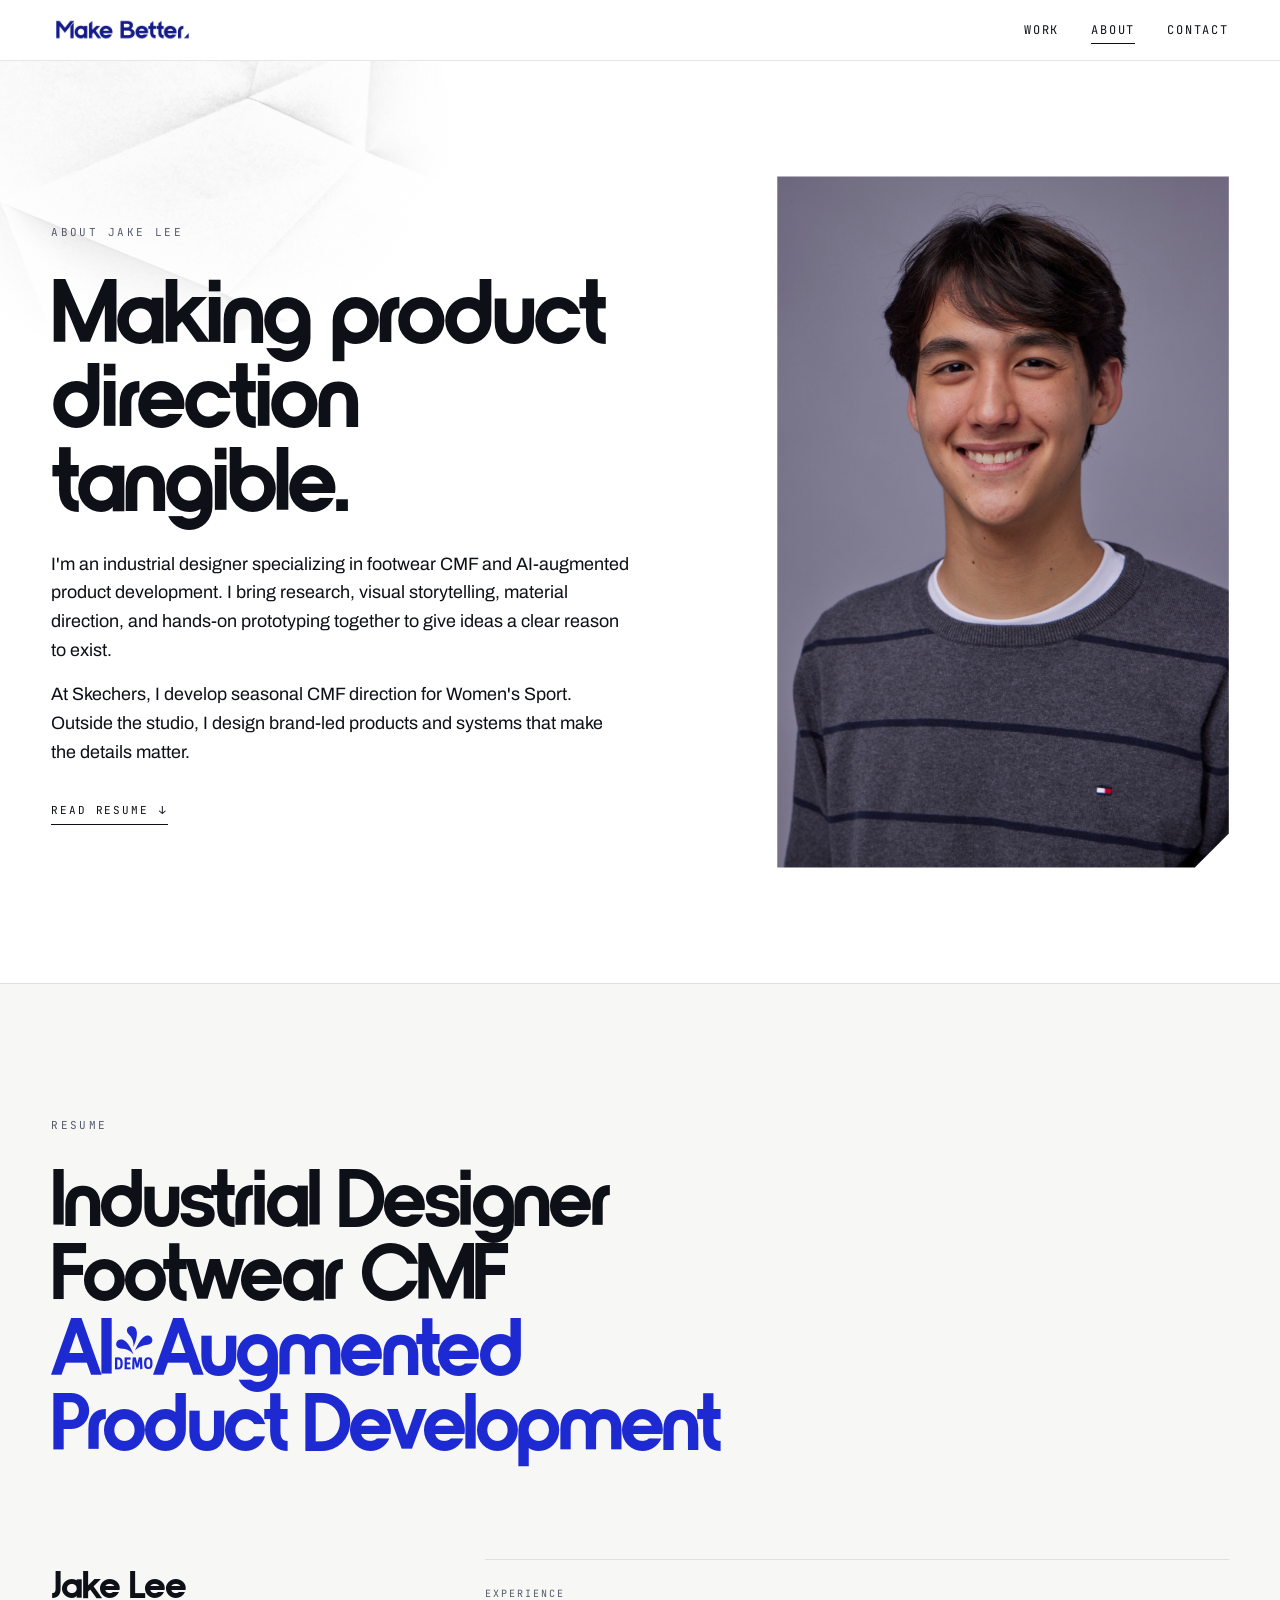
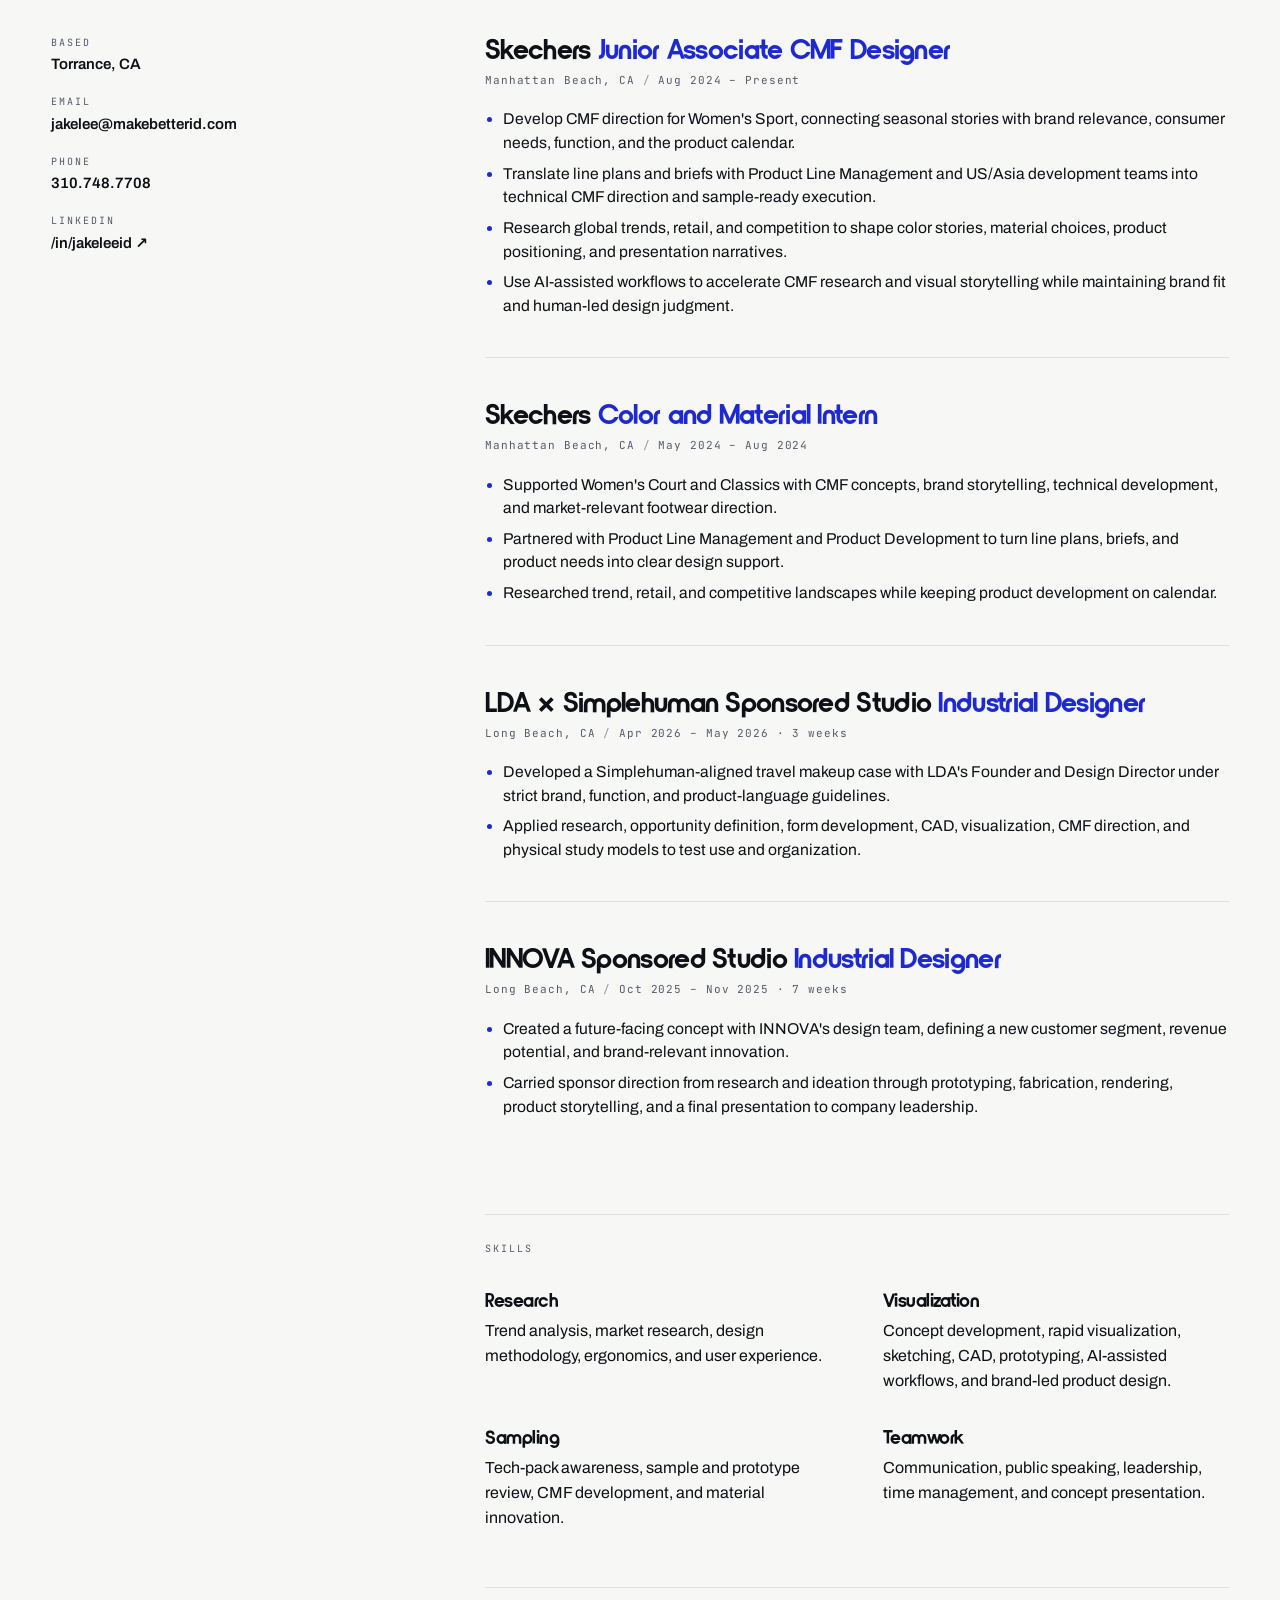
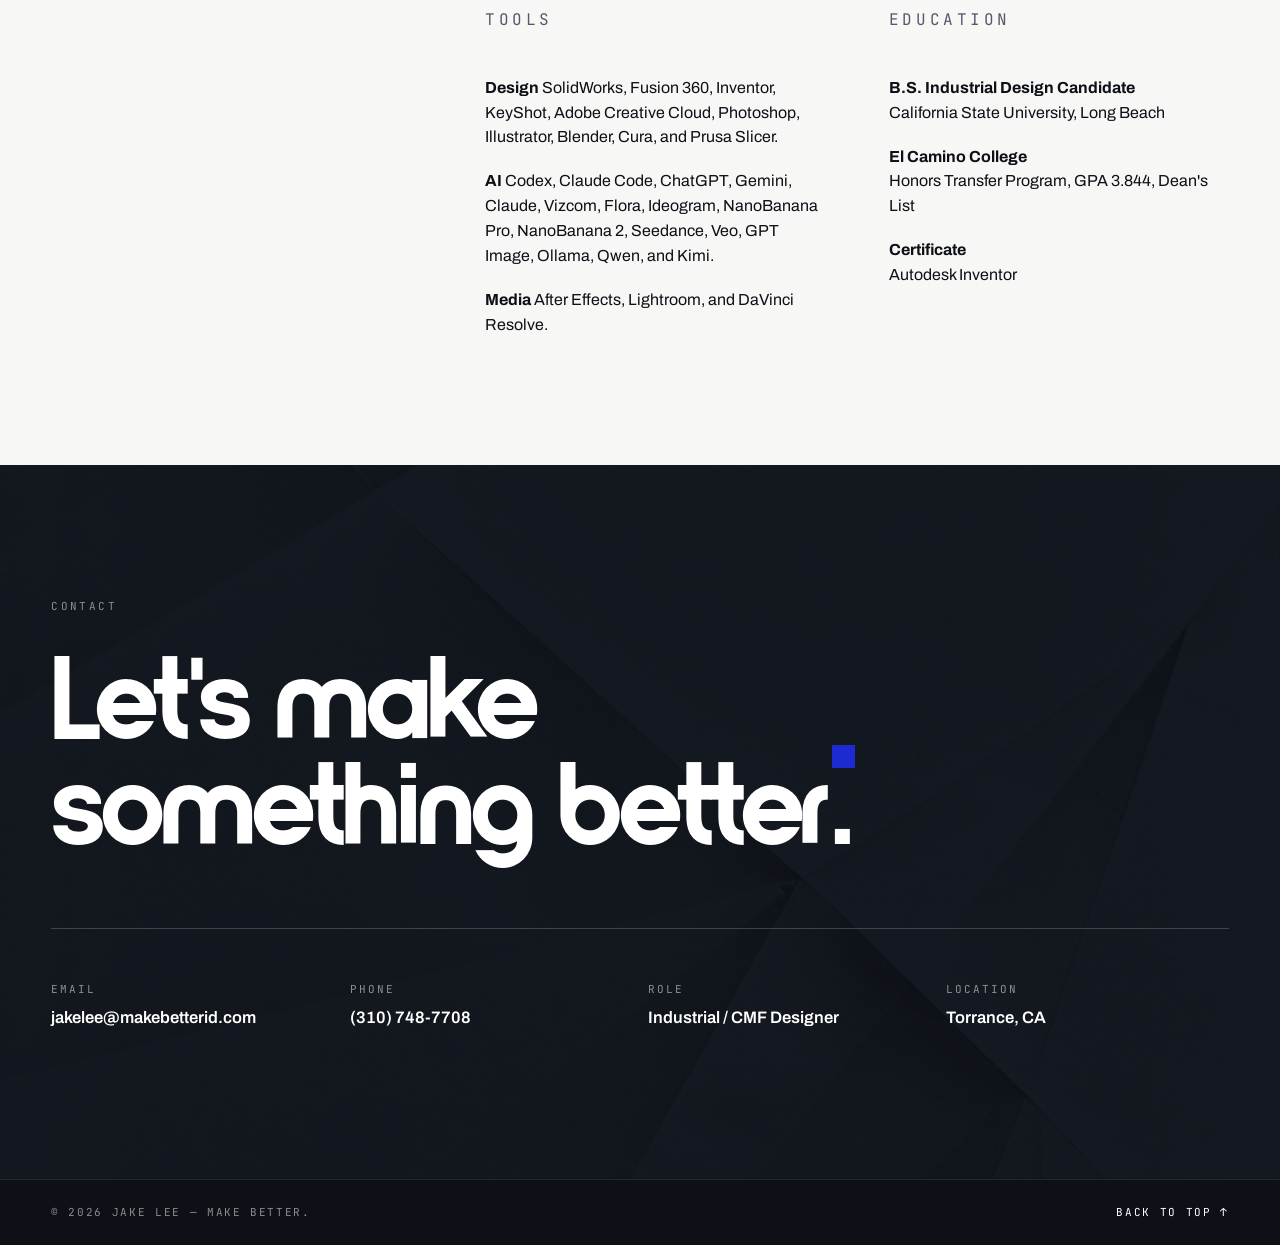
==== commit ba338335: "Add contact footer to every page" ====
--- a/about.html
+++ b/about.html
@@ -19,7 +19,7 @@
   <nav class="site-nav__links">
     <a href="work.html">Work</a>
     <a href="about.html" class="is-current">About</a>
-    <a href="work.html#contact">Contact</a>
+    <a href="#contact">Contact</a>
   </nav>
 </header>
 
@@ -48,7 +48,7 @@
         <p class="resume__name">Jake Lee</p>
         <dl class="resume__contact">
           <div><dt>Based</dt><dd>Torrance, CA</dd></div>
-          <div><dt>Email</dt><dd><a href="mailto:jakelee308@yahoo.com">jakelee308@yahoo.com</a></dd></div>
+          <div><dt>Email</dt><dd><a href="mailto:jakelee@makebetterid.com">jakelee@makebetterid.com</a></dd></div>
           <div><dt>Phone</dt><dd><a href="tel:+13107487708">310.748.7708</a></dd></div>
           <div><dt>LinkedIn</dt><dd><a href="https://www.linkedin.com/in/jakeleeid" target="_blank" rel="noopener">/in/jakeleeid ↗</a></dd></div>
         </dl>
@@ -135,6 +135,31 @@
   </section>
 </main>
 
+<section id="contact" class="contact-band">
+  <div class="contact-band__inner">
+    <p class="eyebrow contact-band__eyebrow">Contact</p>
+    <h2 class="contact-band__title">Let's make<br/>something better<span class="contact-band__dot">.</span></h2>
+    <div class="contact-band__grid">
+      <a class="contact-band__card" href="mailto:jakelee@makebetterid.com">
+        <span>Email</span>
+        <strong>jakelee@makebetterid.com</strong>
+      </a>
+      <a class="contact-band__card" href="tel:+13107487708">
+        <span>Phone</span>
+        <strong>(310) 748-7708</strong>
+      </a>
+      <div class="contact-band__card">
+        <span>Role</span>
+        <strong>Industrial / CMF Designer</strong>
+      </div>
+      <div class="contact-band__card">
+        <span>Location</span>
+        <strong>Torrance, CA</strong>
+      </div>
+    </div>
+  </div>
+</section>
+
 <footer class="site-foot">
   <span>© 2026 Jake Lee — Make Better.</span>
   <a href="#top">Back to top ↑</a>
--- a/assets/styles.css
+++ b/assets/styles.css
@@ -76,8 +76,7 @@
    1) LANDING PAGE
    ========================================================= */
 body.landing {
-  overflow: hidden;
-  height: 100dvh;
+  min-height: 100dvh;
 }
 .landing__stage {
   position: relative;
@@ -985,6 +984,8 @@
 .project-book__page {
   display: block;
   width: 100%;
+  height: auto;
+  aspect-ratio: 51 / 33;
   background: var(--white);
   box-shadow: 0 2px 14px rgba(13, 16, 22, 0.05),
               0 14px 44px rgba(13, 16, 22, 0.07);
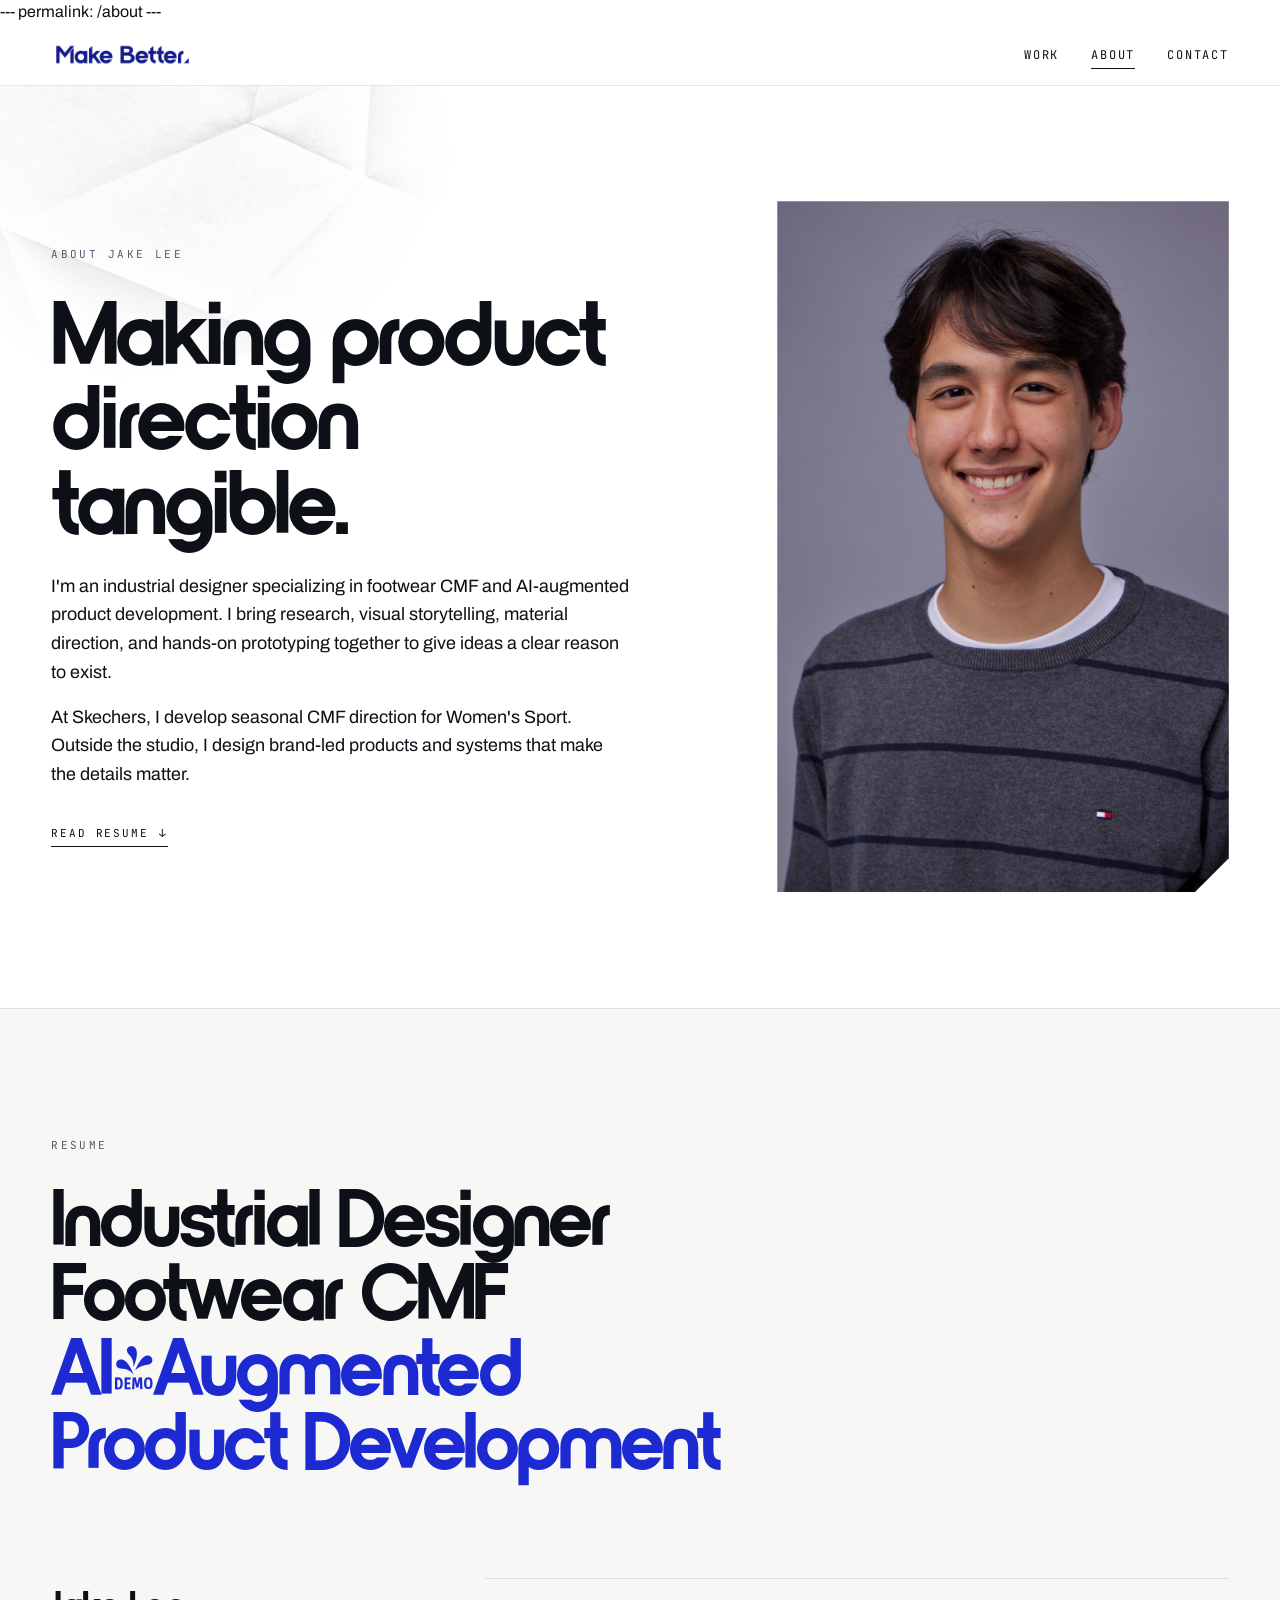
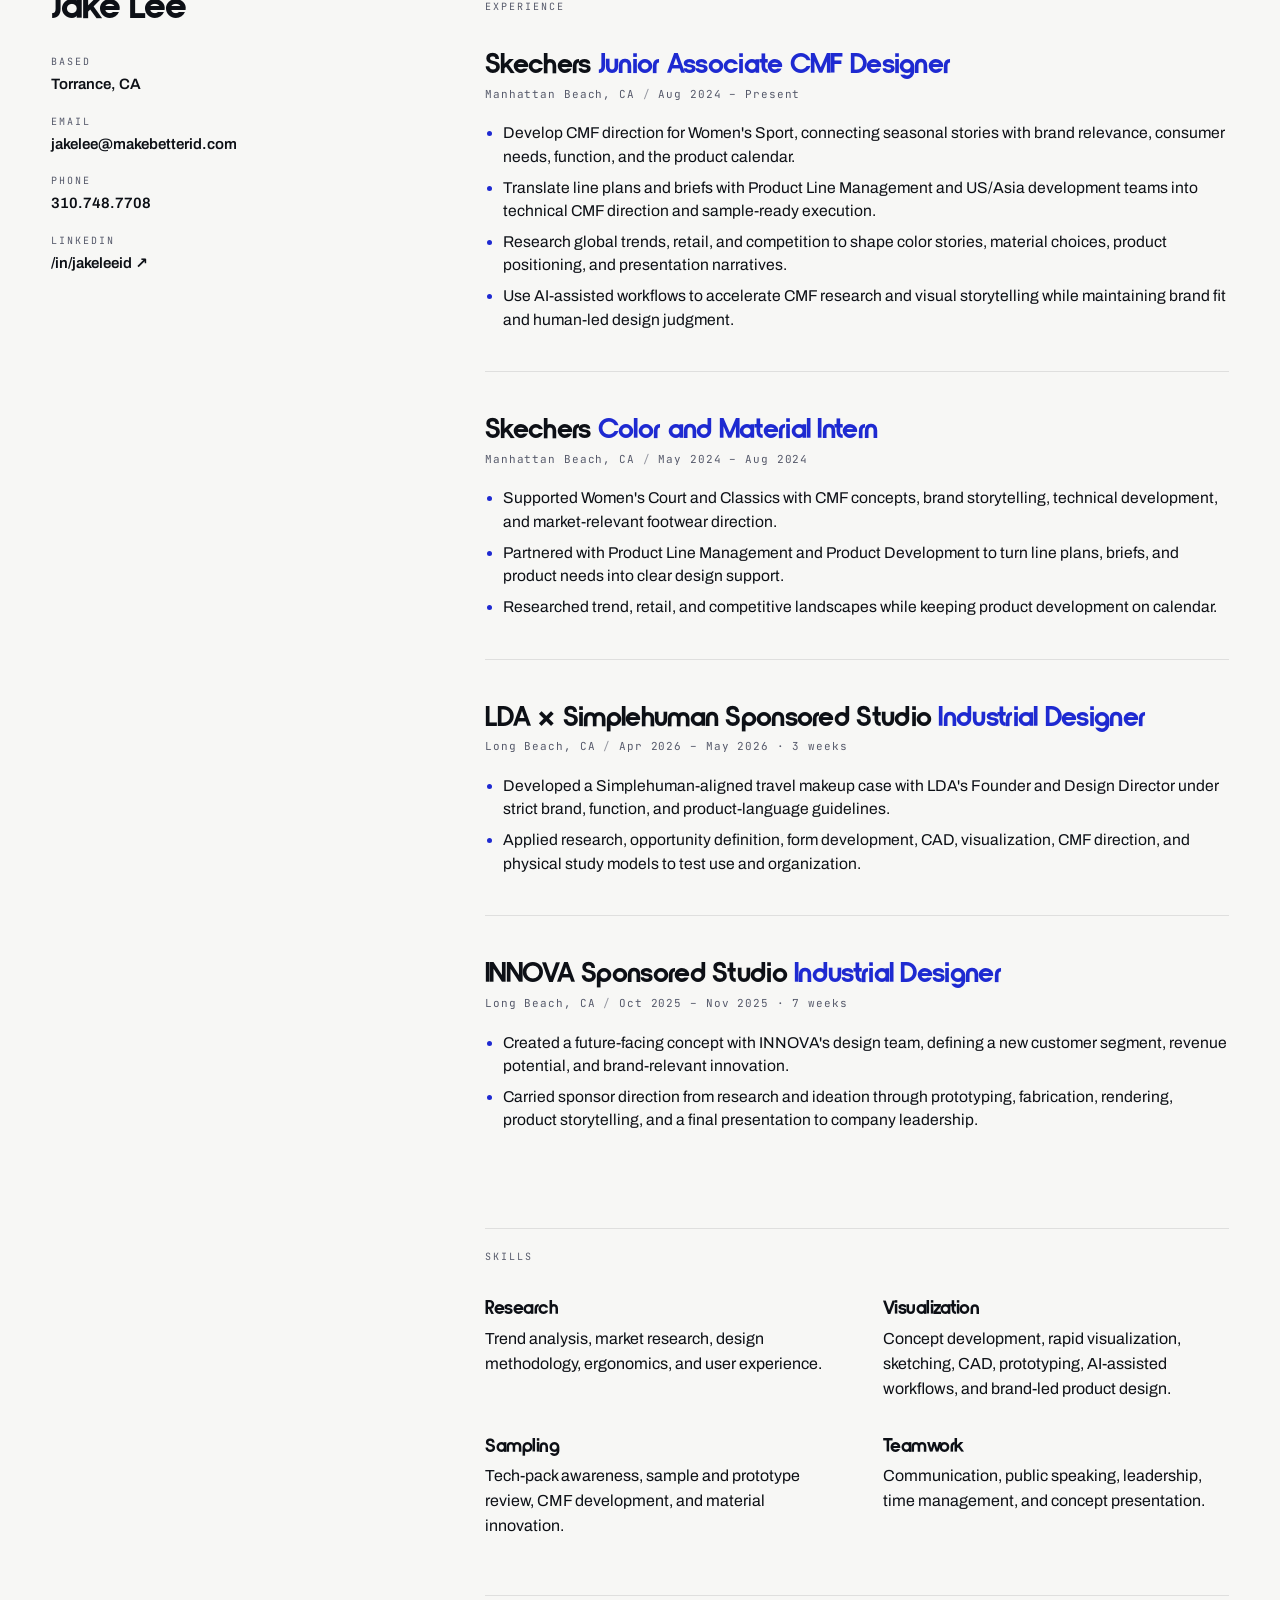
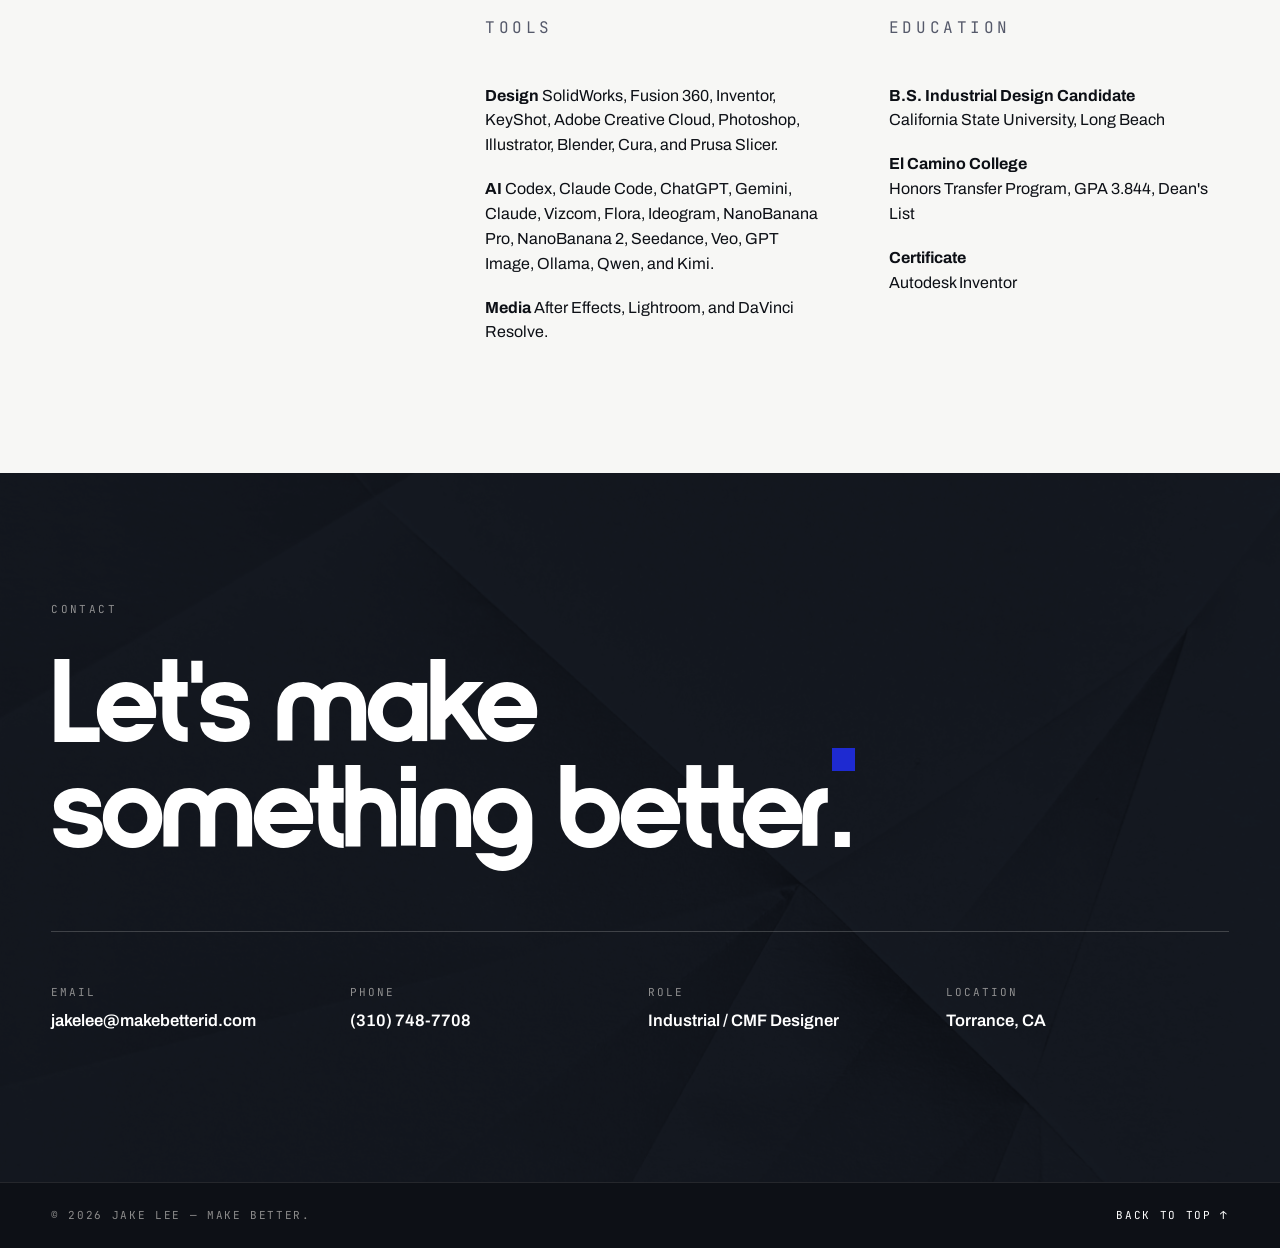
==== commit e338af9e: "Use extensionless page URLs" ====
--- a/about.html
+++ b/about.html
@@ -1,3 +1,6 @@
+---
+permalink: /about
+---
 <!doctype html>
 <html lang="en">
 <head>
@@ -13,12 +16,12 @@
 <body class="about-page">
 
 <header class="site-nav">
-  <a class="site-nav__mark" href="index.html" aria-label="Home">
+  <a class="site-nav__mark" href="/" aria-label="Home">
     <img src="assets/images/logo/MAKE%20BETTER%20lopngways-29.png" alt="Make Better." />
   </a>
   <nav class="site-nav__links">
-    <a href="work.html">Work</a>
-    <a href="about.html" class="is-current">About</a>
+    <a href="/work">Work</a>
+    <a href="/about" class="is-current">About</a>
     <a href="#contact">Contact</a>
   </nav>
 </header>
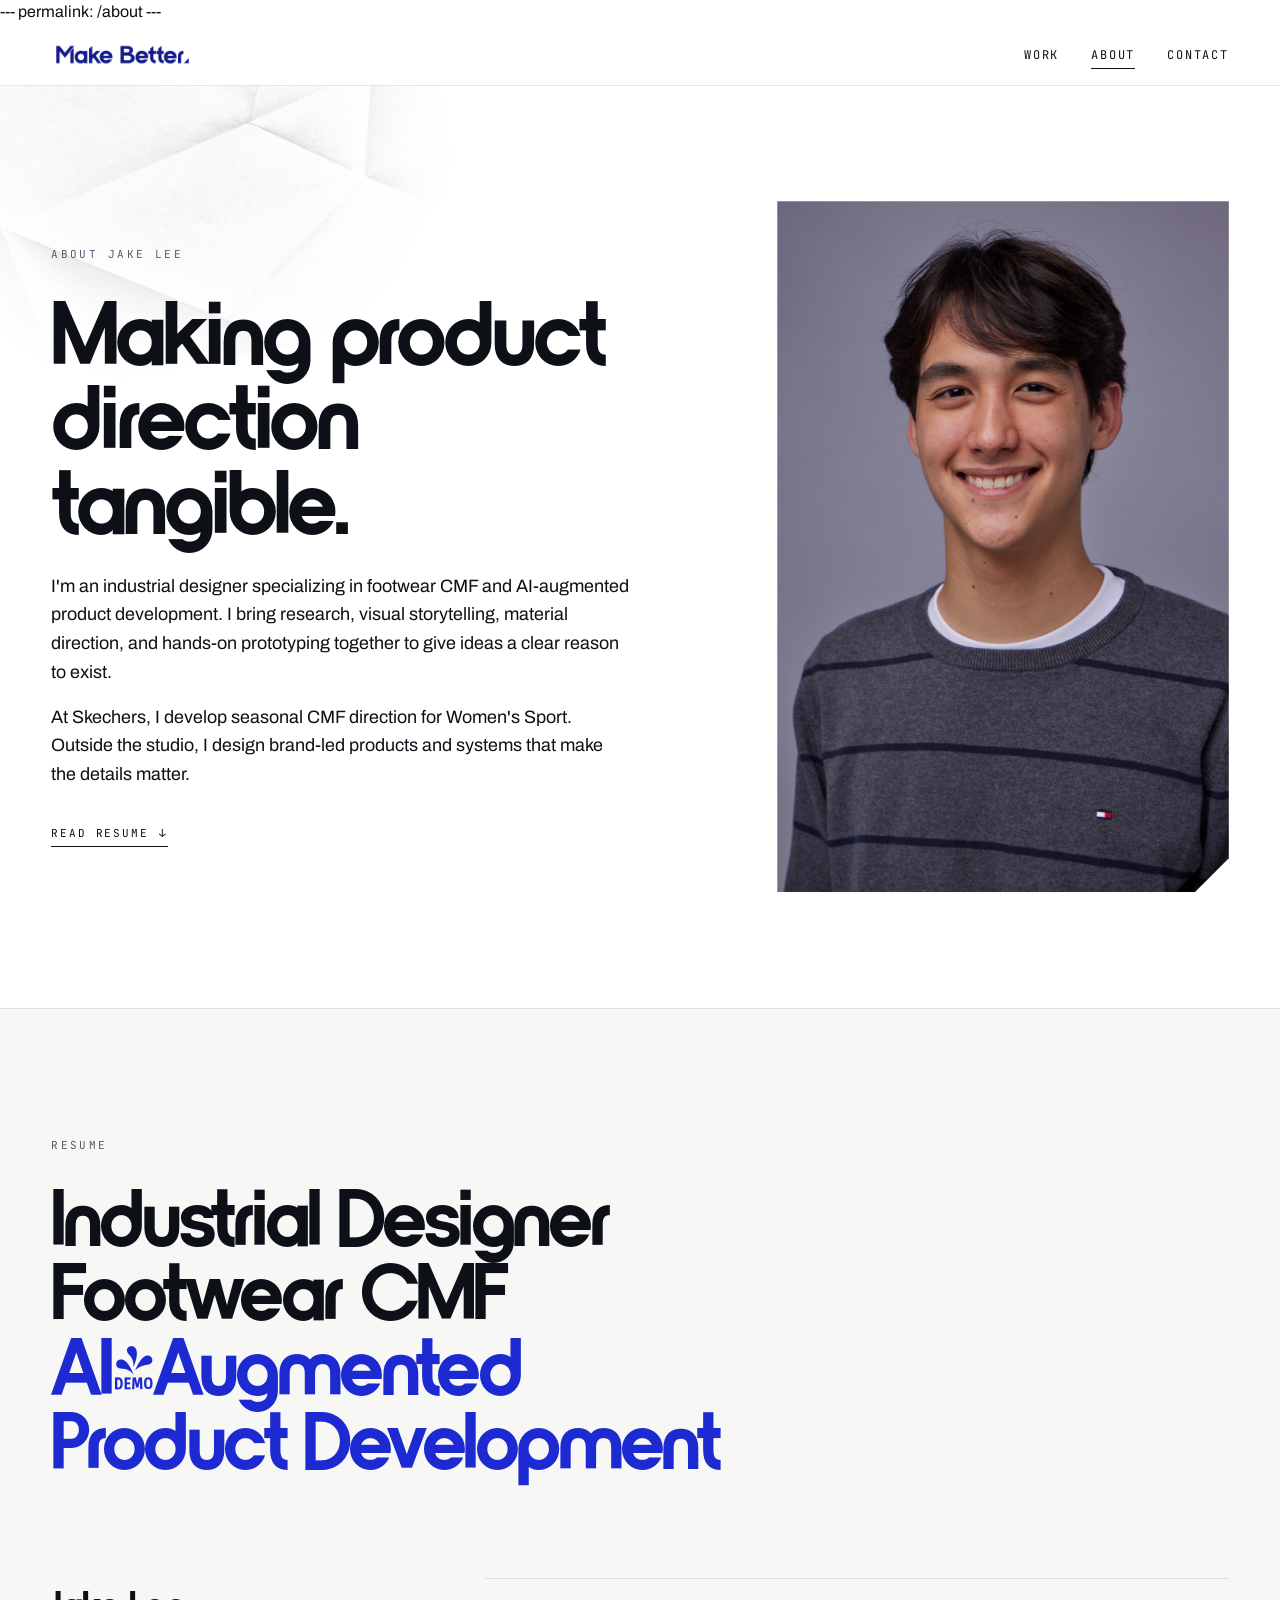
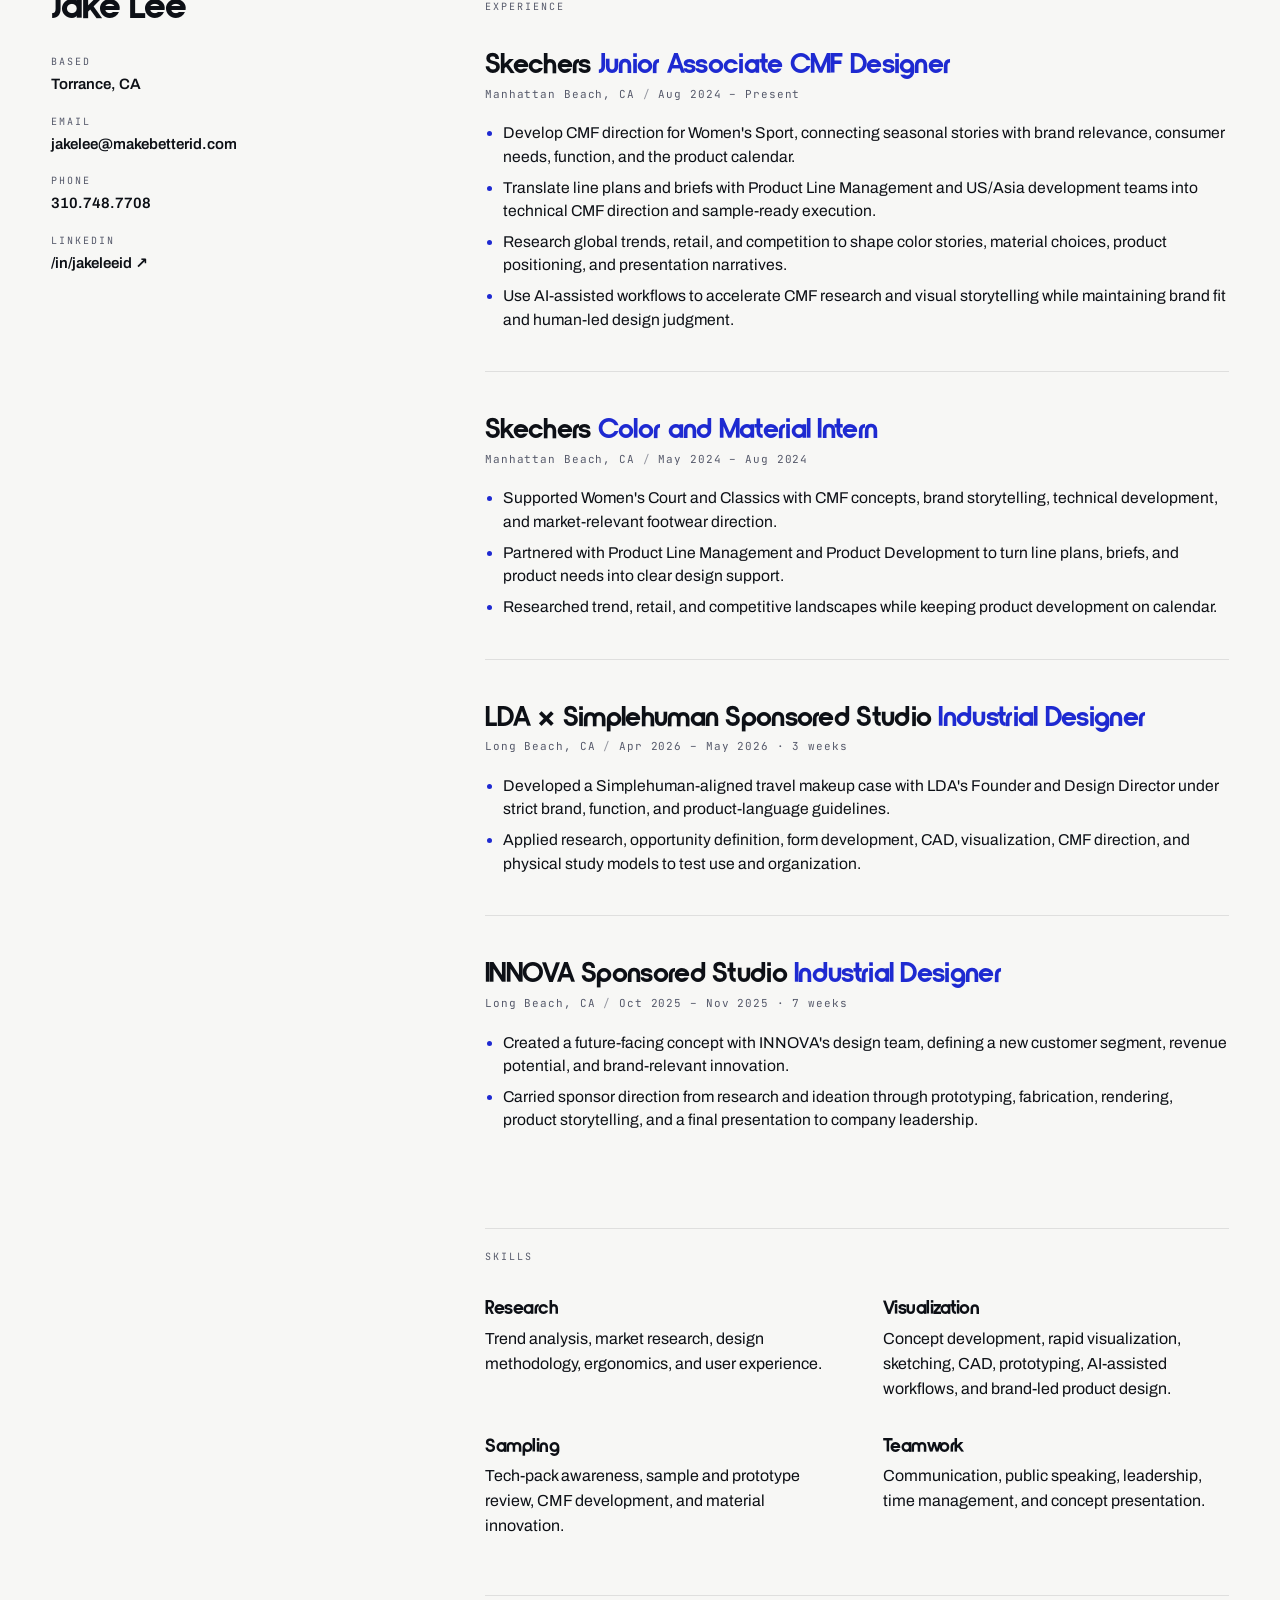
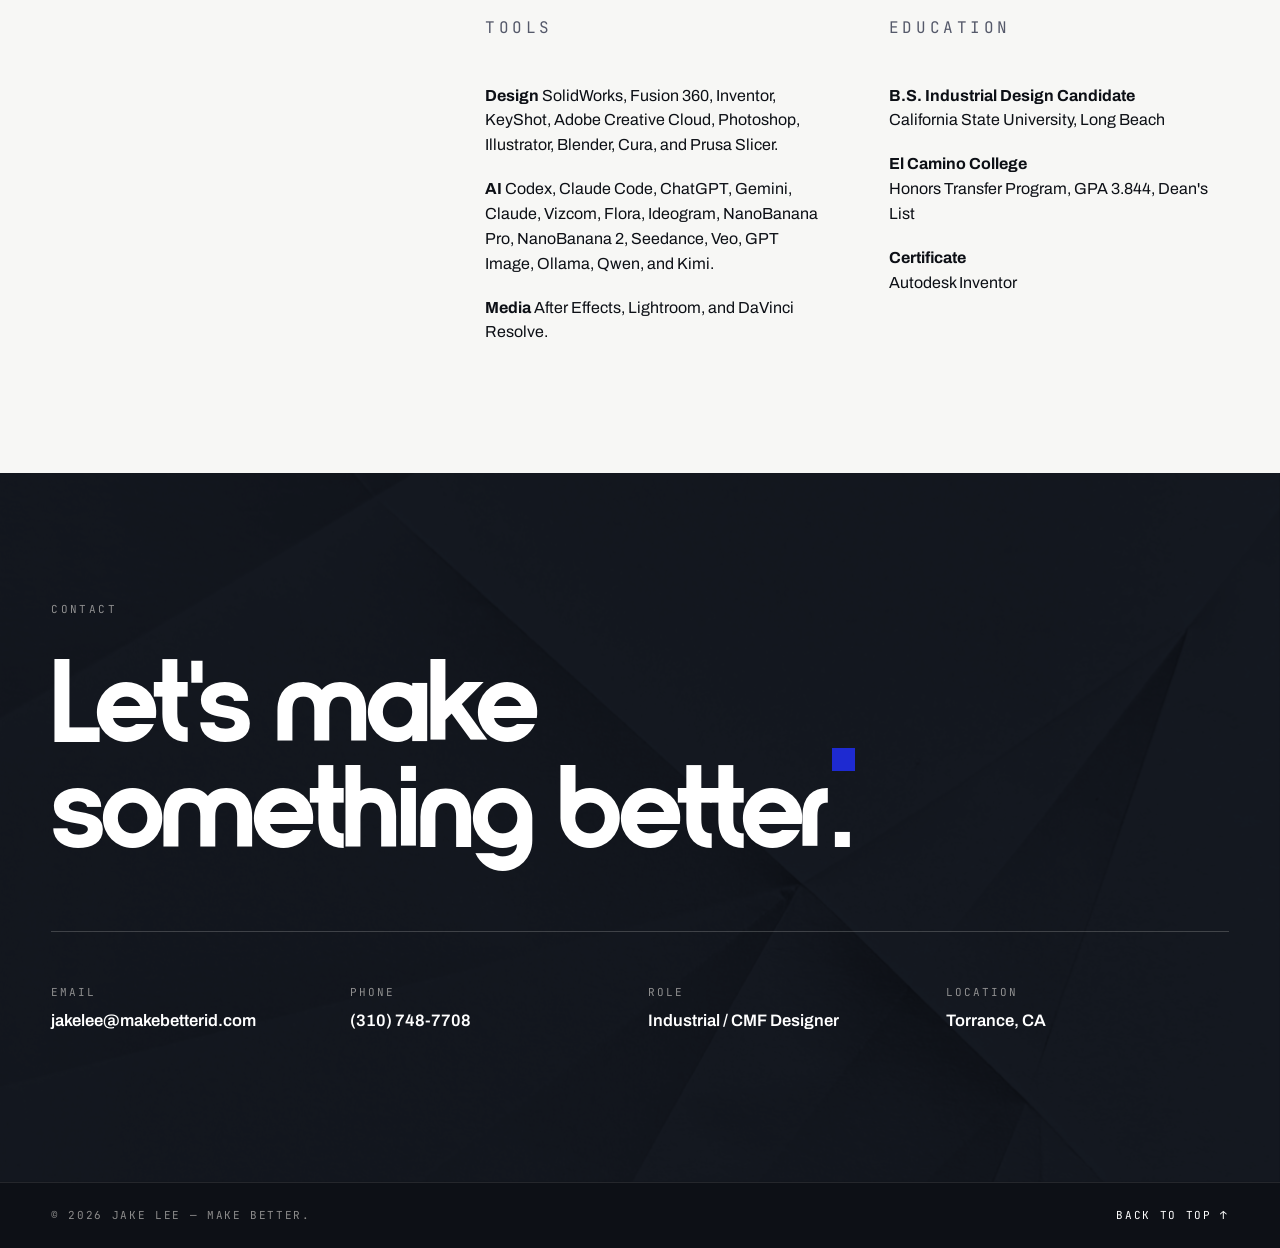
==== commit b0f1ebcf: "Refresh cached transition script" ====
--- a/about.html
+++ b/about.html
@@ -168,6 +168,6 @@
   <a href="#top">Back to top ↑</a>
 </footer>
 
-<script src="assets/script.js"></script>
+<script src="assets/script.js?v=20260730-2"></script>
 </body>
 </html>
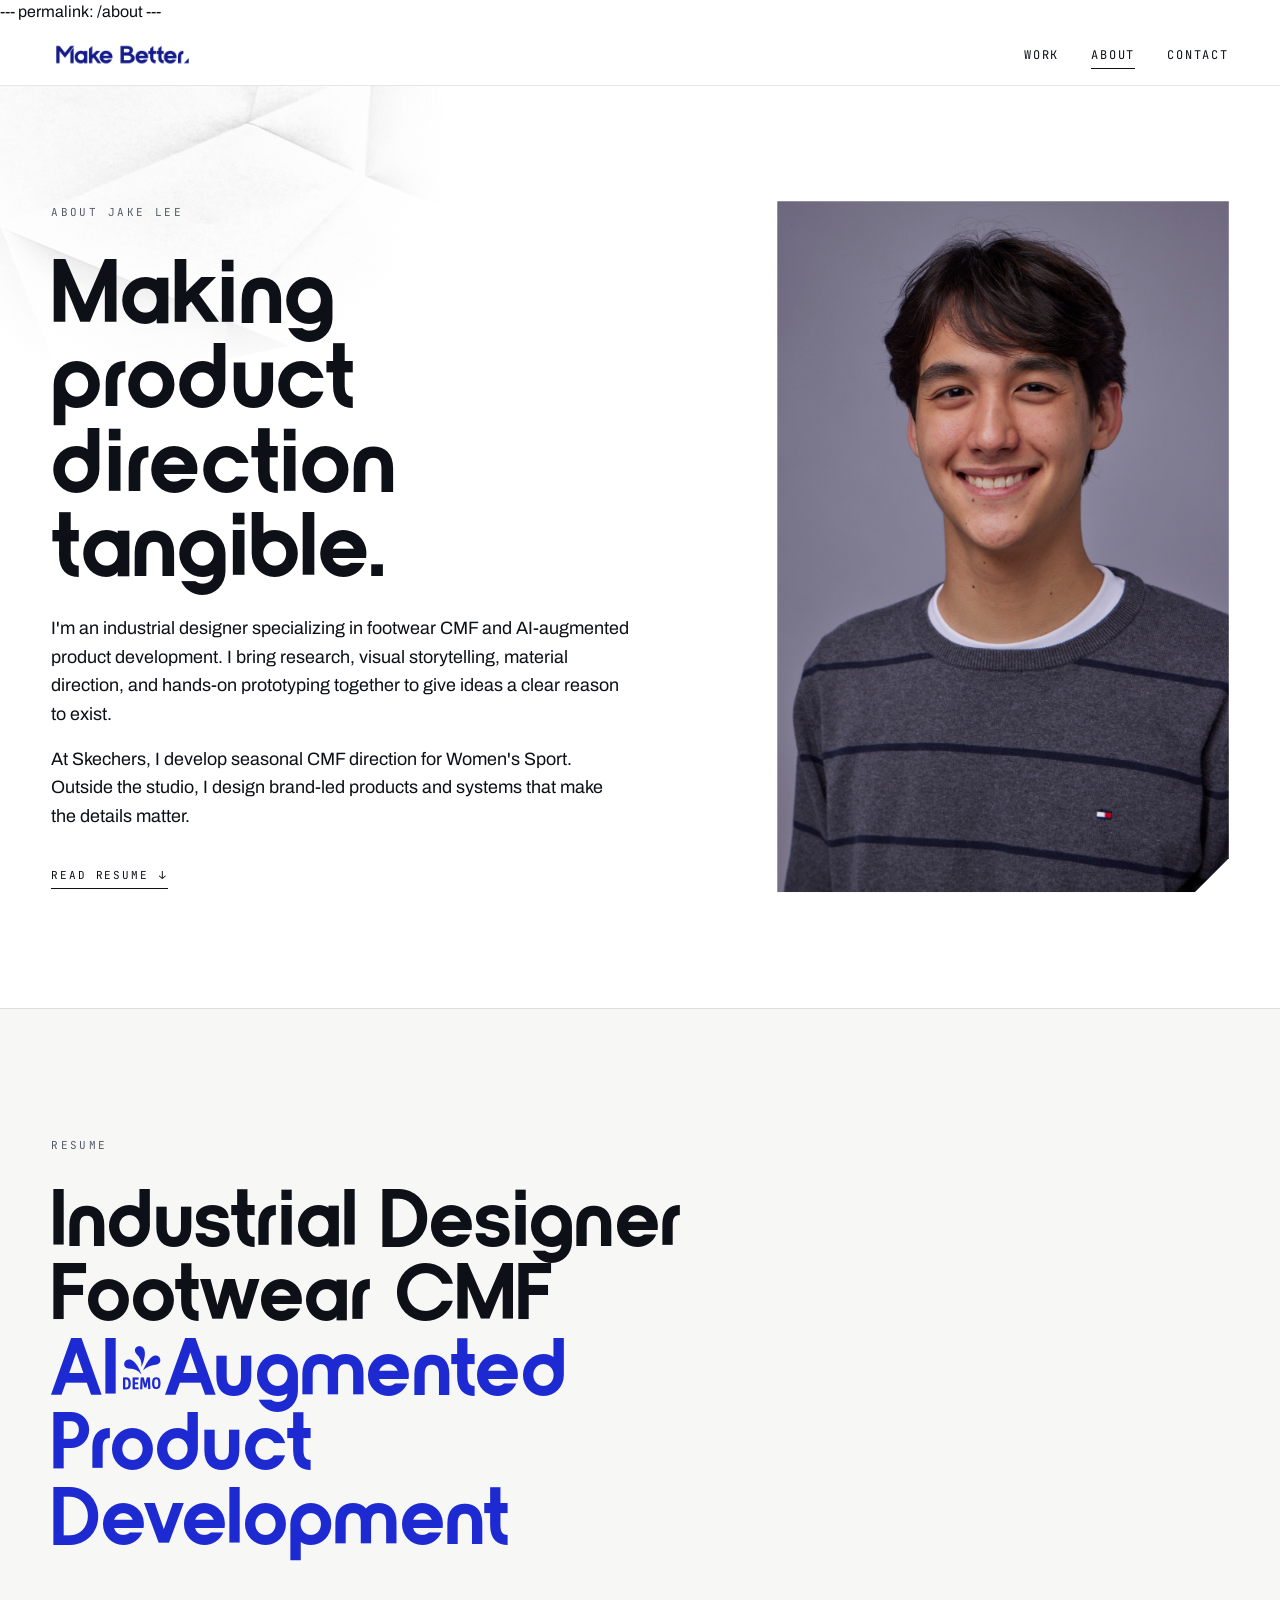
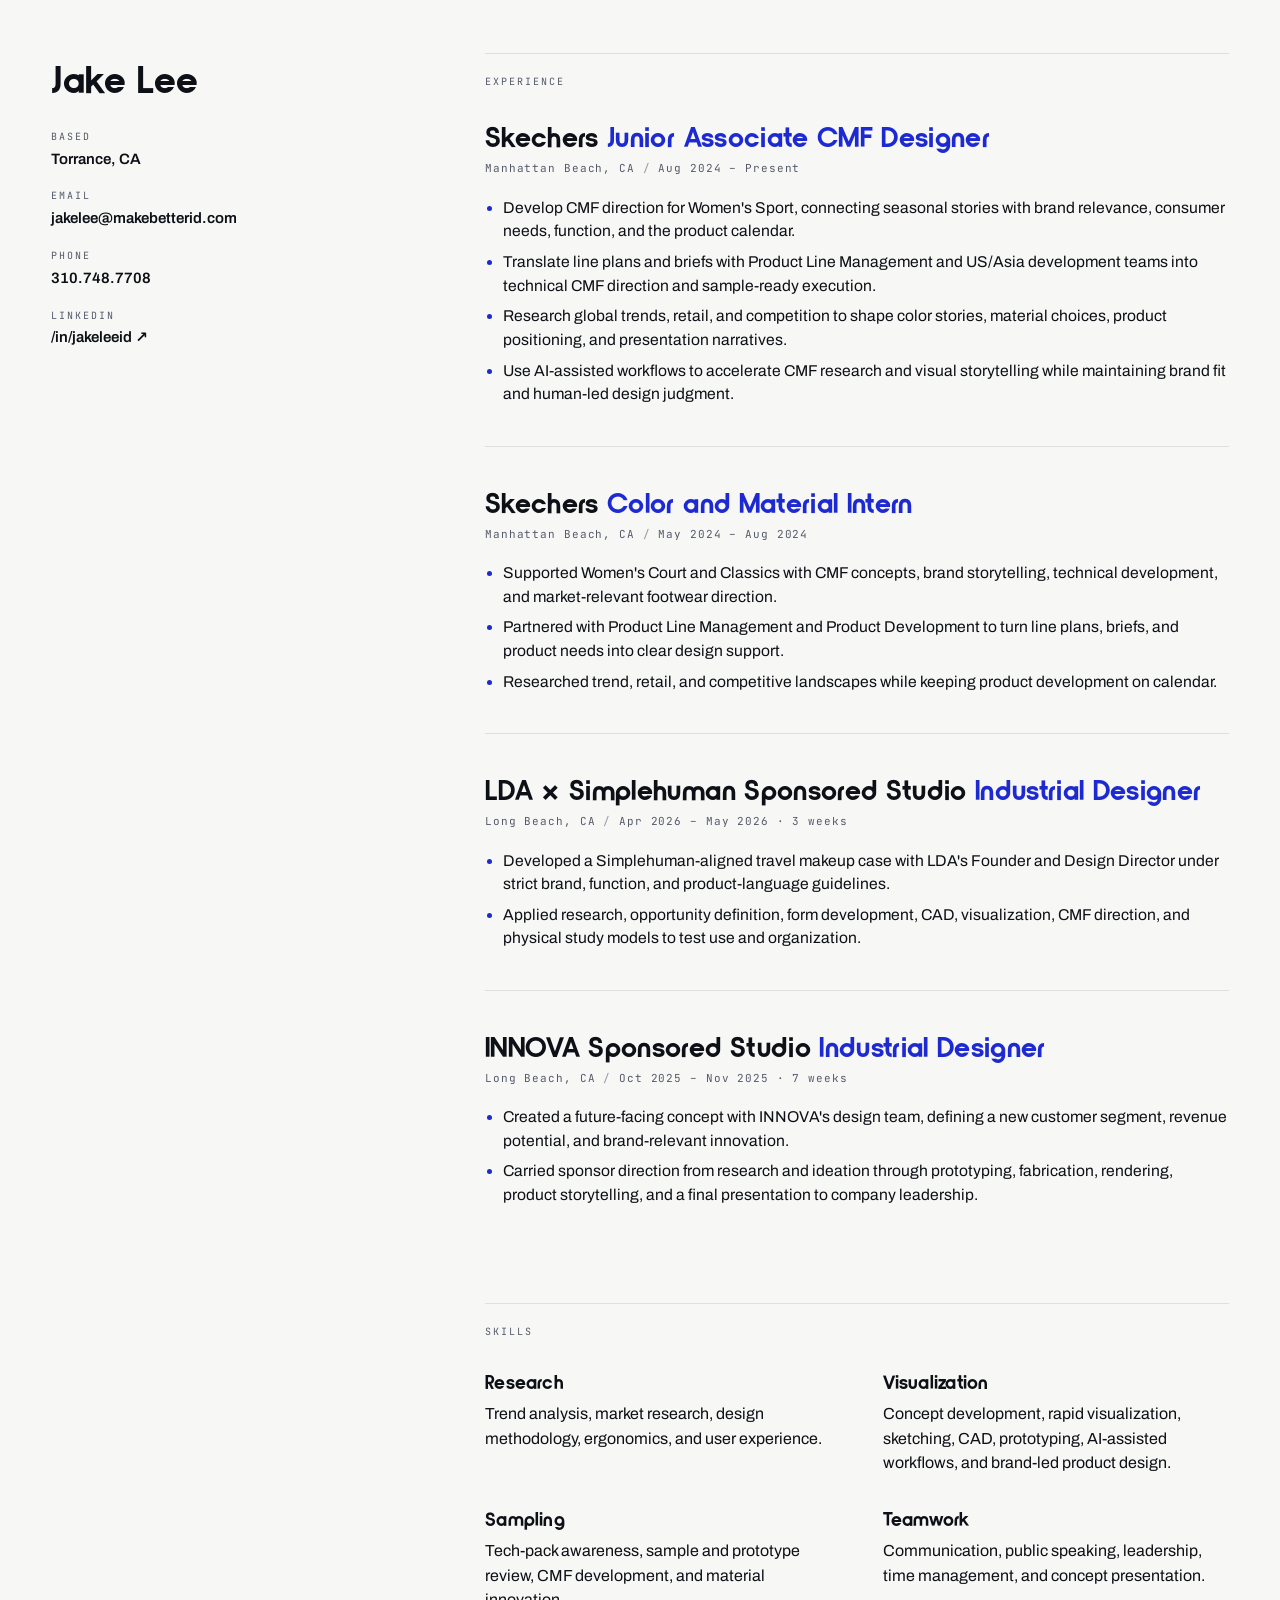
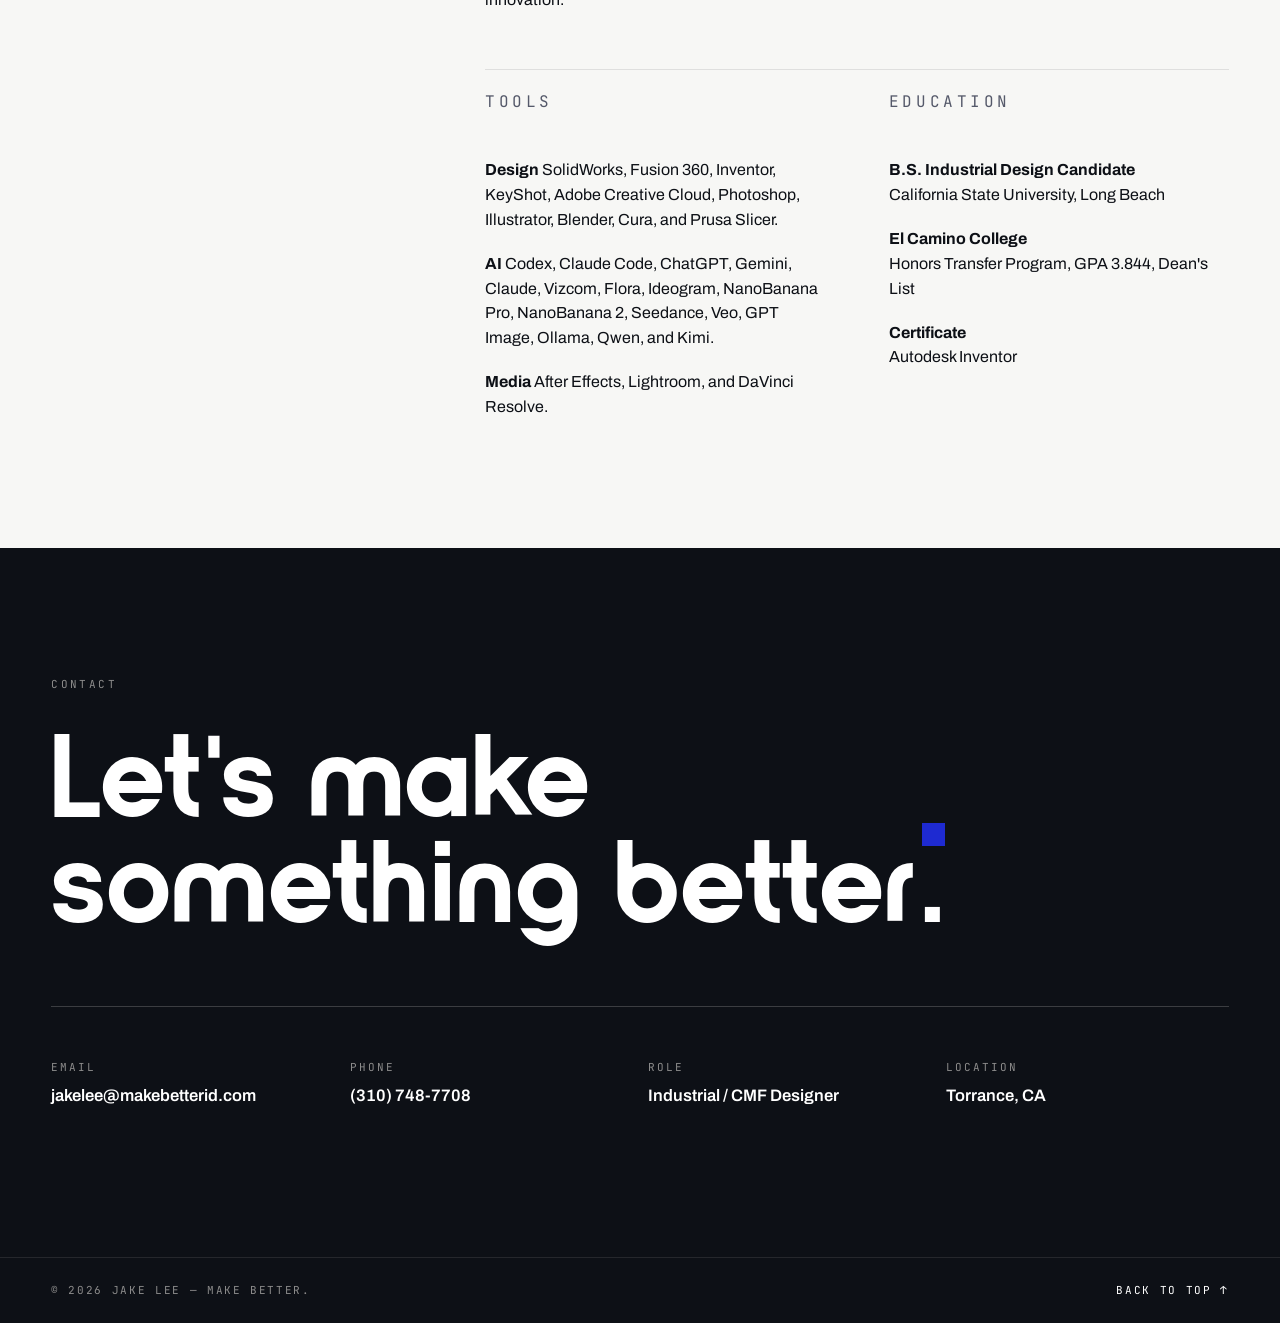
==== commit 092dcd33: "Relax display font tracking" ====
--- a/about.html
+++ b/about.html
@@ -11,7 +11,7 @@
 <link rel="preconnect" href="https://fonts.googleapis.com" />
 <link rel="preconnect" href="https://fonts.gstatic.com" crossorigin />
 <link href="https://fonts.googleapis.com/css2?family=Archivo:wght@300;400;500;600;700;800;900&family=JetBrains+Mono:wght@400;500&display=swap" rel="stylesheet" />
-<link rel="stylesheet" href="assets/styles.css" />
+<link rel="stylesheet" href="assets/styles.css?v=20260730-3" />
 </head>
 <body class="about-page">
 
--- a/assets/styles.css
+++ b/assets/styles.css
@@ -38,6 +38,11 @@
   --f-display: "Nordique Pro", "Archivo", "Inter", system-ui, -apple-system, sans-serif;
   --f-body: "Archivo", "Inter", system-ui, -apple-system, sans-serif;
   --f-mono: "JetBrains Mono", ui-monospace, Menlo, monospace;
+
+  /* Optical tracking: open enough for Nordique Pro's compact glyphs,
+     while retaining the precise, contemporary feel of modern sans-serifs. */
+  --track-display: 0.004em;
+  --track-title: 0.012em;
 
   --pad-x: clamp(1.25rem, 4vw, 4rem);
   --pad-y: clamp(4rem, 10vw, 9rem);
@@ -421,7 +426,7 @@
   font-weight: 500;
   font-size: clamp(1rem, 1.4vw, 1.35rem);
   line-height: 1.35;
-  letter-spacing: -0.015em;
+  letter-spacing: 0;
   max-width: 42ch;
 }
 .grid__overlay .grid__overlay-cue {
@@ -445,7 +450,7 @@
   font-weight: 900;
   font-size: clamp(1.5rem, 2.4vw, 2.2rem);
   line-height: 1.05;
-  letter-spacing: -0.025em;
+  letter-spacing: var(--track-title);
   text-transform: uppercase;
   color: var(--ink);
   transition: color .3s ease;
@@ -518,7 +523,7 @@
   font-weight: 900;
   font-size: clamp(2.2rem, 5.5vw, 4.5rem);
   line-height: 1;
-  letter-spacing: -0.035em;
+  letter-spacing: var(--track-display);
   margin-bottom: 2.5rem;
   max-width: 20ch;
 }
@@ -627,7 +632,7 @@
 .resume__heading h2 {
   font-family: var(--f-display);
   font-weight: 900;
-  letter-spacing: -.045em;
+  letter-spacing: var(--track-display);
   line-height: .94;
 }
 .about-page__intro h1 {
@@ -688,7 +693,7 @@
   font-family: var(--f-display);
   font-weight: 900;
   font-size: clamp(1.8rem, 3vw, 2.5rem);
-  letter-spacing: -.03em;
+  letter-spacing: var(--track-title);
   line-height: 1;
   margin-bottom: 2rem;
 }
@@ -726,7 +731,7 @@
   font-family: var(--f-display);
   font-weight: 900;
   font-size: clamp(1.35rem, 2.2vw, 1.85rem);
-  letter-spacing: -.025em;
+  letter-spacing: var(--track-title);
   line-height: 1.1;
 }
 .resume-role h3 span { color: var(--blue); }
@@ -809,7 +814,7 @@
   font-weight: 900;
   font-size: clamp(2.75rem, 9vw, 9rem);
   line-height: 0.92;
-  letter-spacing: -0.045em;
+  letter-spacing: var(--track-display);
   color: var(--paper);
 }
 .contact-band__dot {
@@ -1004,7 +1009,7 @@
   font-weight: 700;
   text-transform: uppercase;
   font-size: clamp(1.1rem, 2vw, 1.5rem);
-  letter-spacing: -0.015em;
+  letter-spacing: var(--track-title);
 }
 .project-next a { transition: color .3s ease; }
 .project-next a:hover { color: var(--blue); }
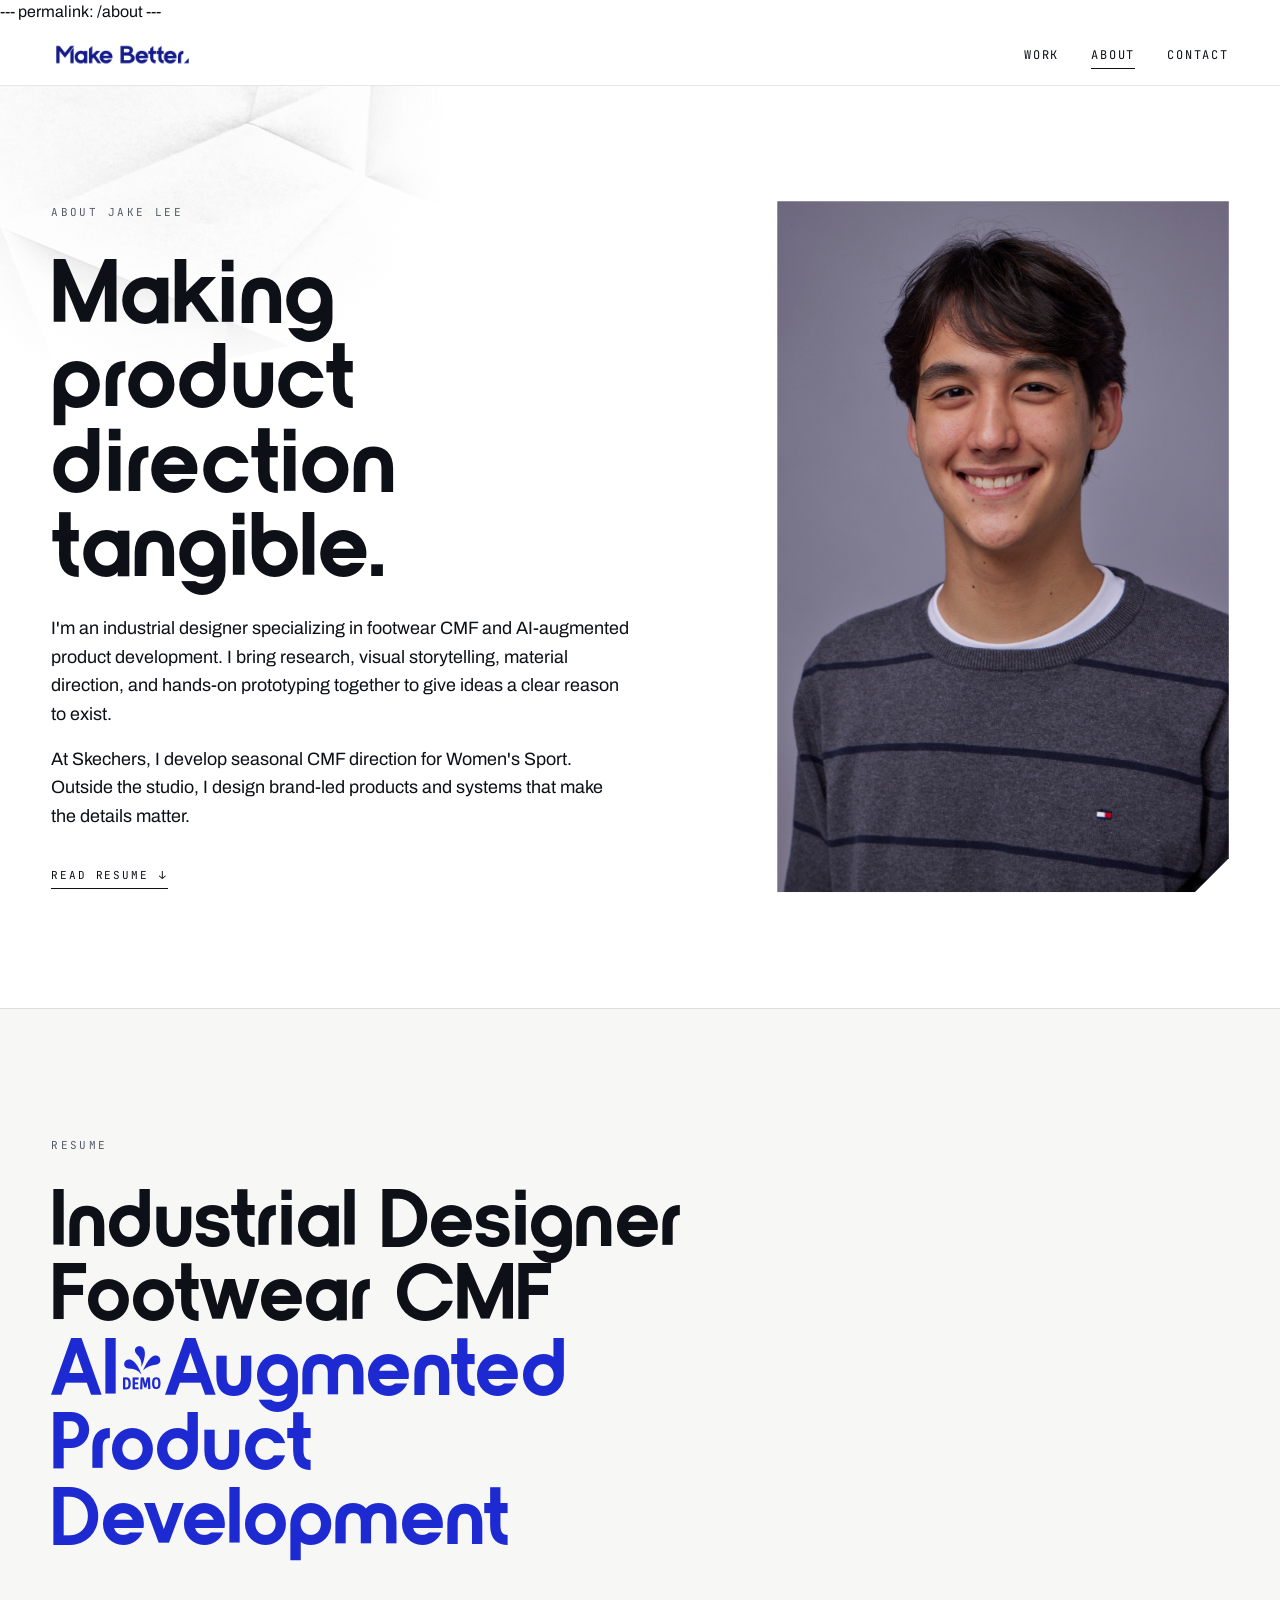
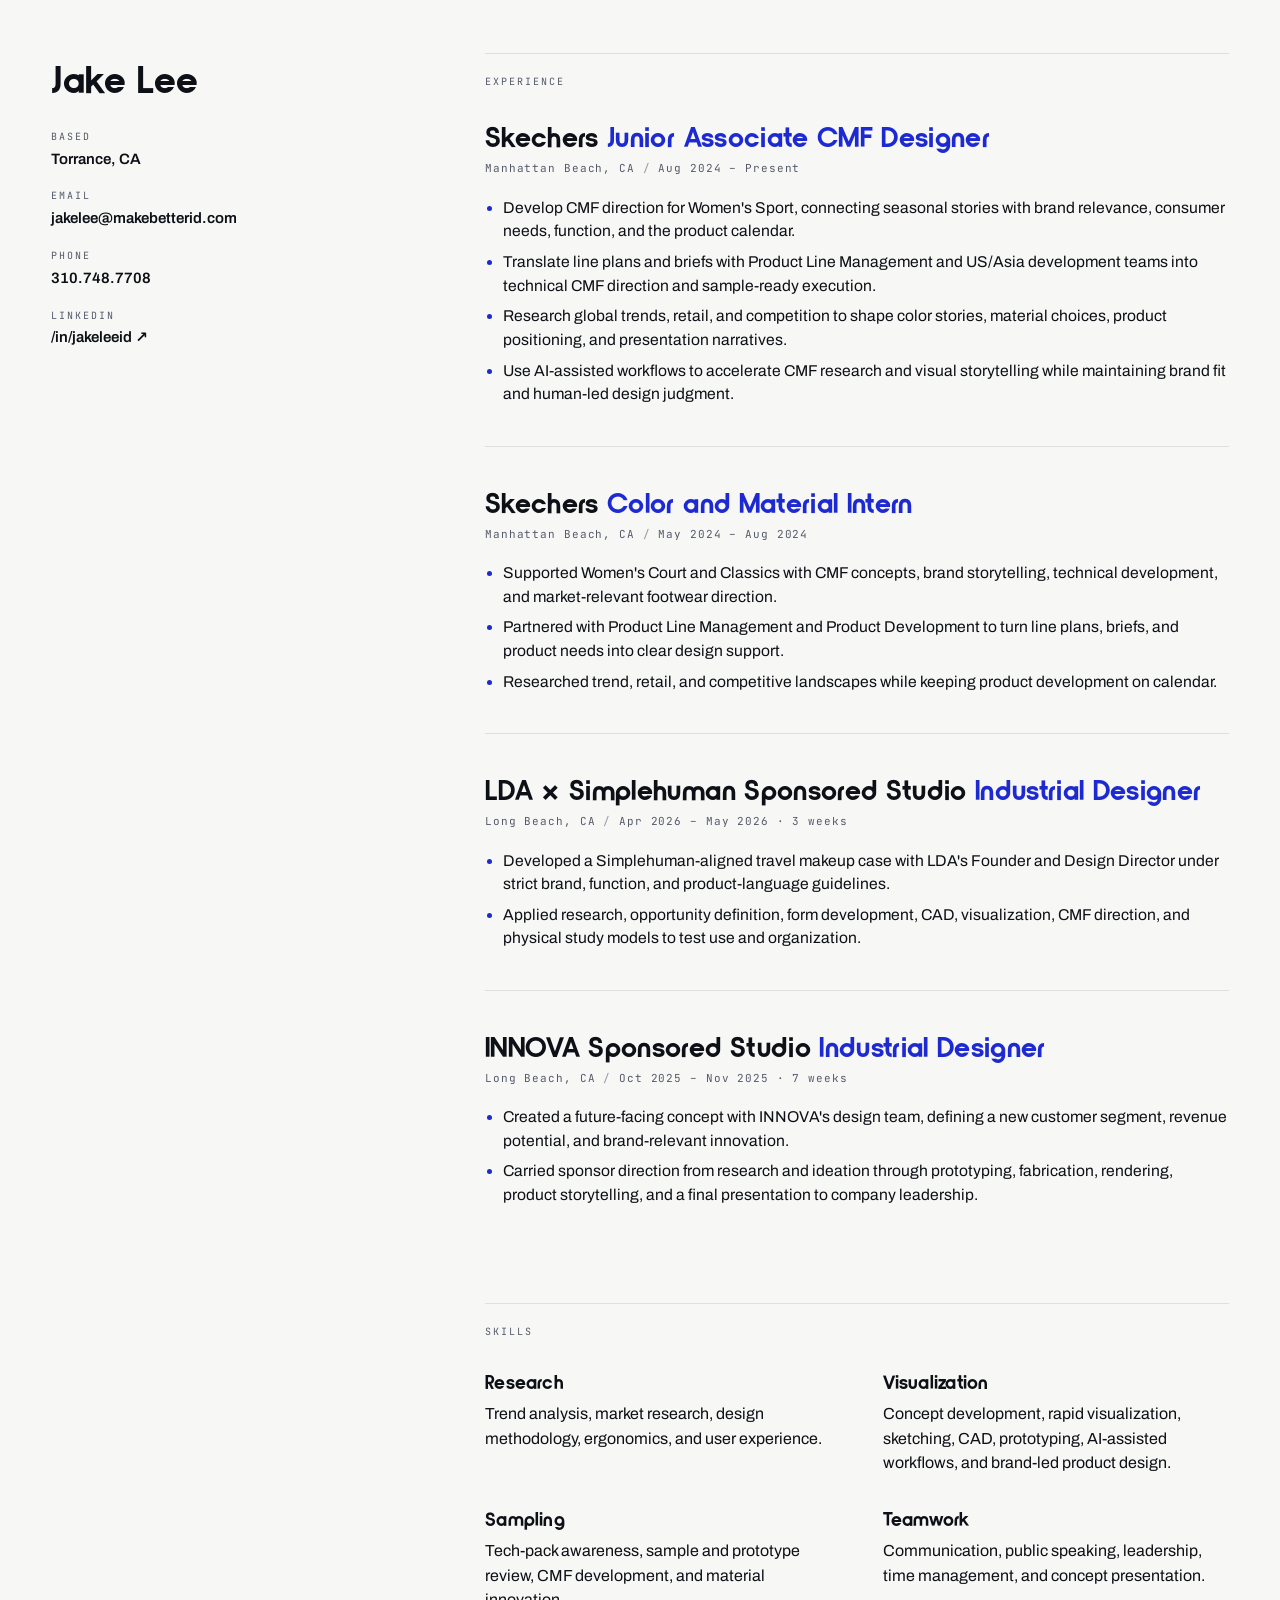
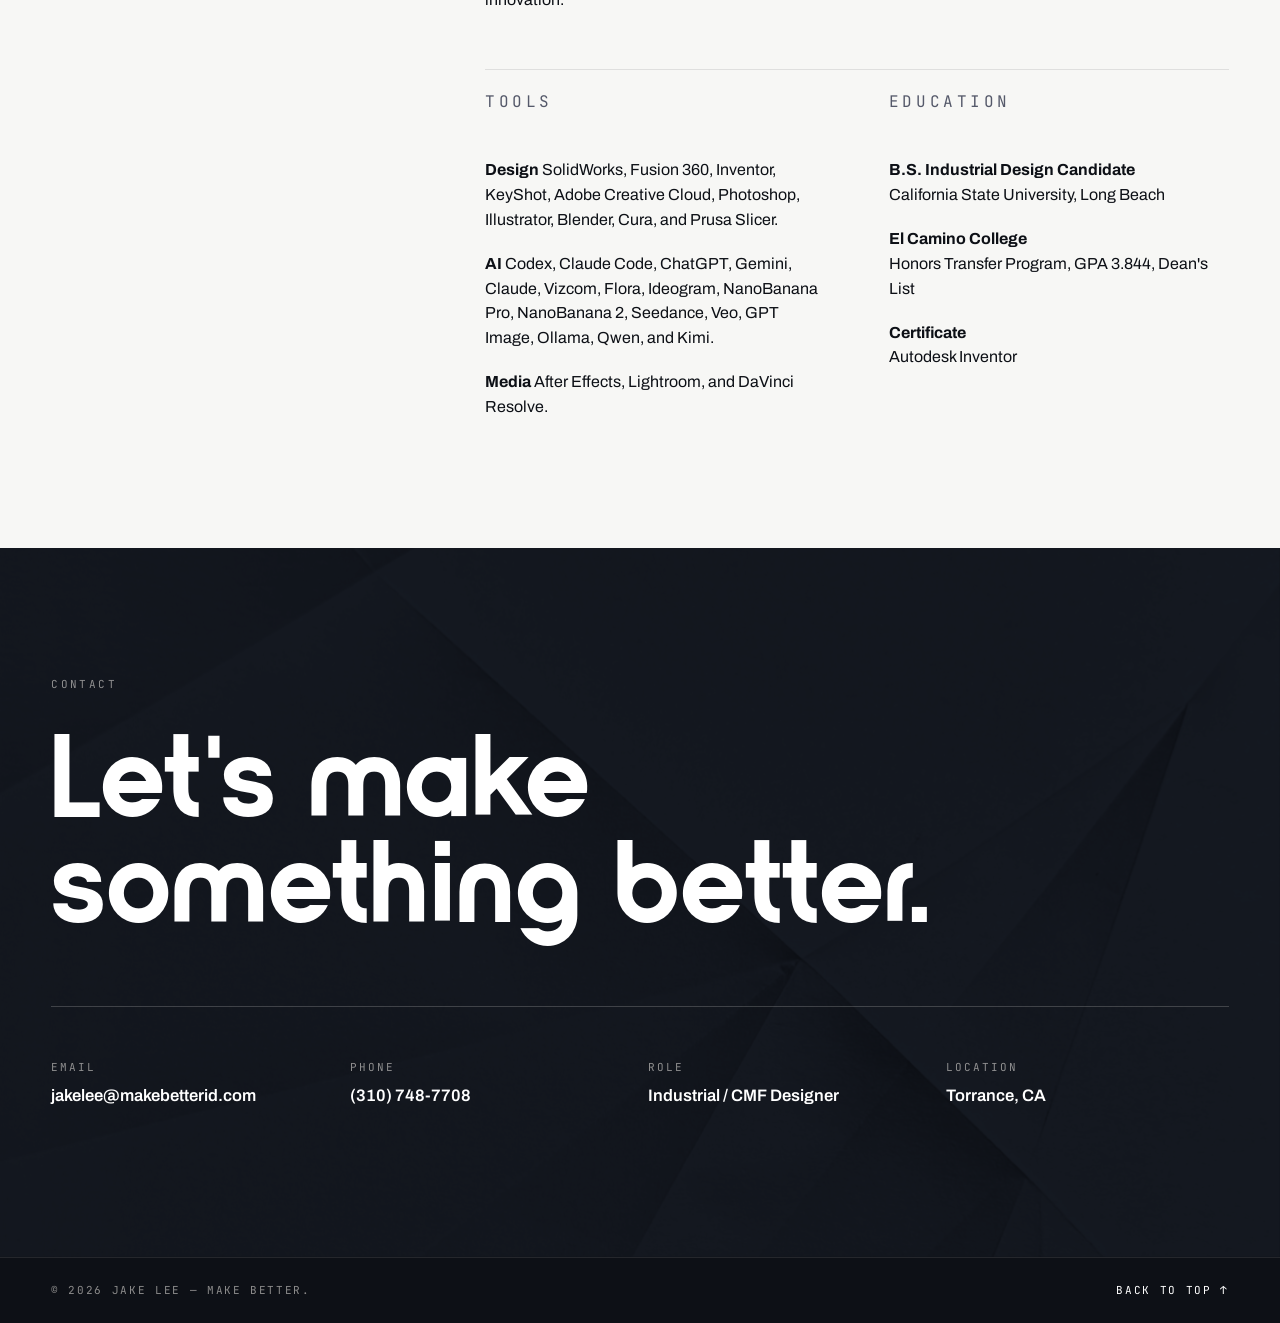
==== commit 04c19dc7: "Remove contact footer accent square" ====
--- a/about.html
+++ b/about.html
@@ -11,7 +11,7 @@
 <link rel="preconnect" href="https://fonts.googleapis.com" />
 <link rel="preconnect" href="https://fonts.gstatic.com" crossorigin />
 <link href="https://fonts.googleapis.com/css2?family=Archivo:wght@300;400;500;600;700;800;900&family=JetBrains+Mono:wght@400;500&display=swap" rel="stylesheet" />
-<link rel="stylesheet" href="assets/styles.css?v=20260730-3" />
+<link rel="stylesheet" href="assets/styles.css?v=20260730-4" />
 </head>
 <body class="about-page">
 
@@ -141,7 +141,7 @@
 <section id="contact" class="contact-band">
   <div class="contact-band__inner">
     <p class="eyebrow contact-band__eyebrow">Contact</p>
-    <h2 class="contact-band__title">Let's make<br/>something better<span class="contact-band__dot">.</span></h2>
+    <h2 class="contact-band__title">Let's make<br/>something better.</h2>
     <div class="contact-band__grid">
       <a class="contact-band__card" href="mailto:jakelee@makebetterid.com">
         <span>Email</span>
--- a/assets/styles.css
+++ b/assets/styles.css
@@ -817,13 +817,6 @@
   letter-spacing: var(--track-display);
   color: var(--paper);
 }
-.contact-band__dot {
-  display: inline-block;
-  width: .2em; height: .2em;
-  background: var(--blue);
-  vertical-align: baseline;
-  margin-left: .05em;
-}
 .contact-band__grid {
   margin-top: clamp(3rem, 6vw, 5rem);
   display: grid;
